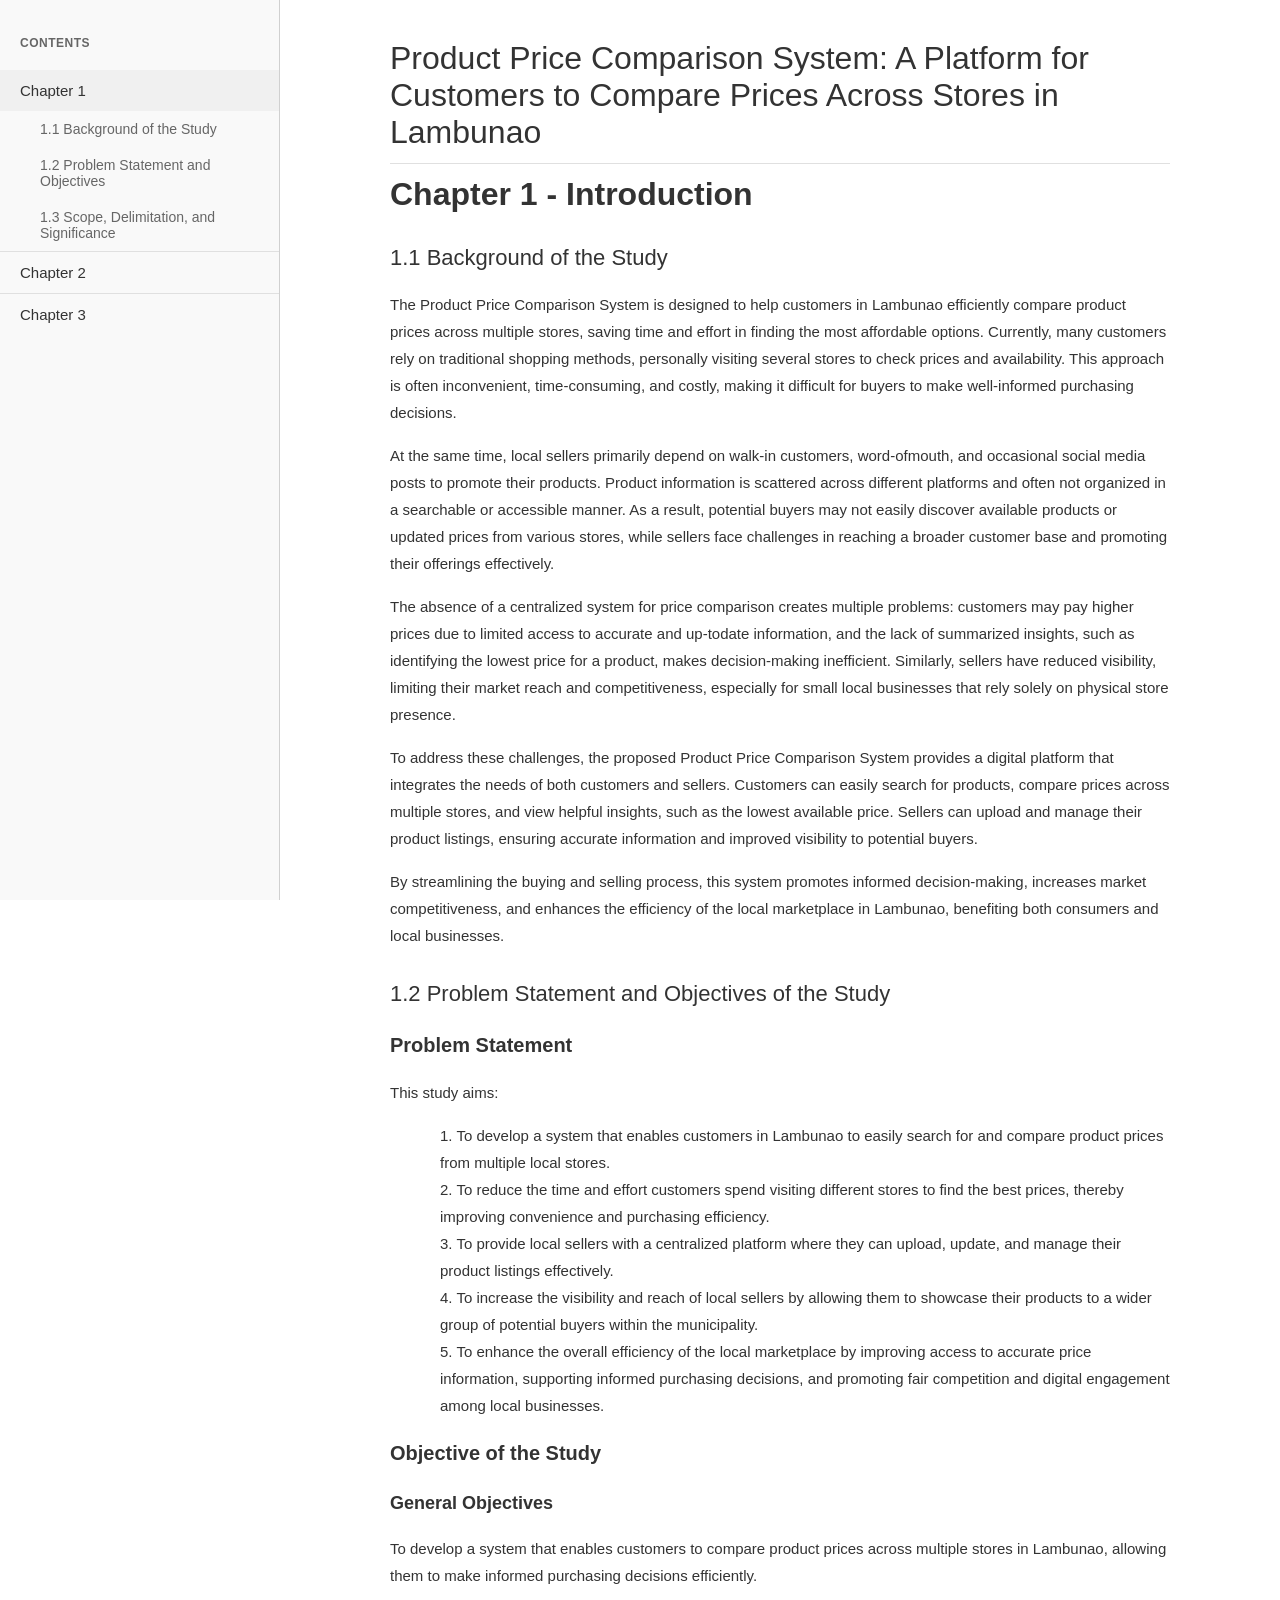
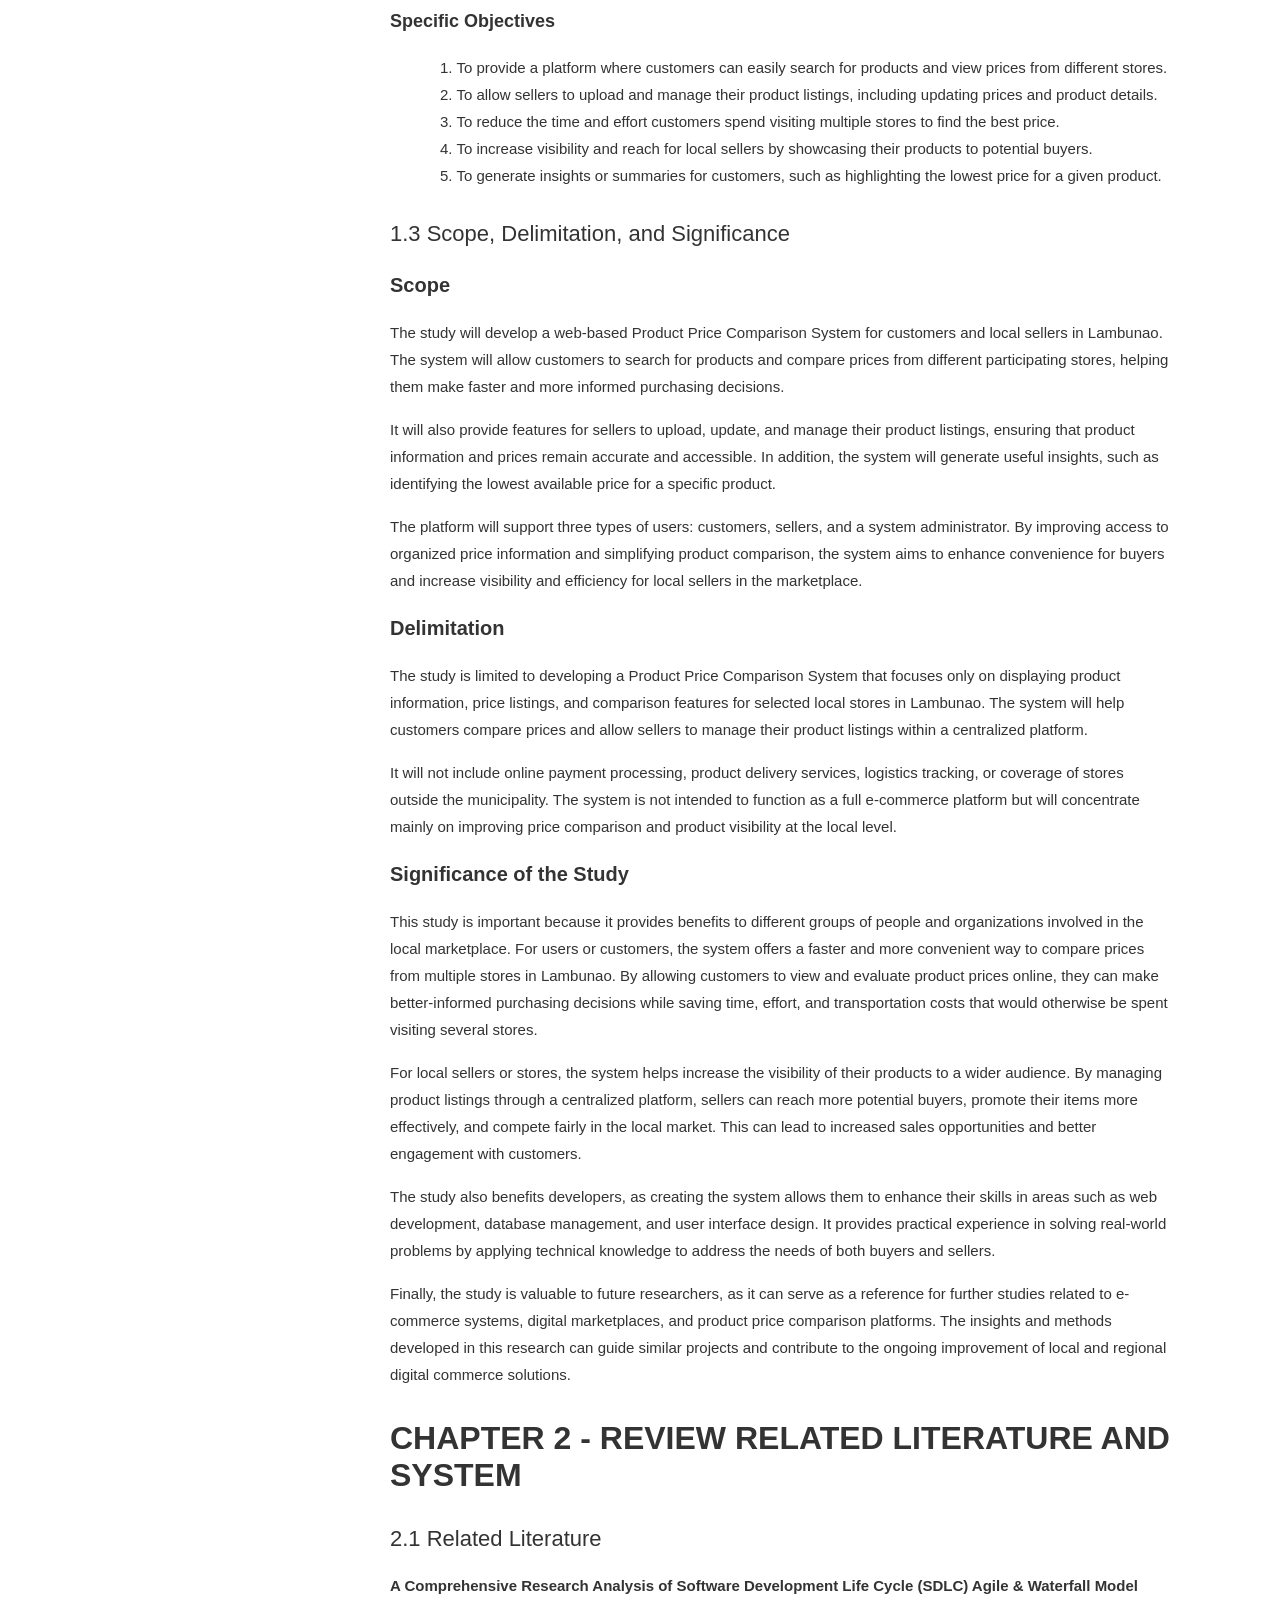
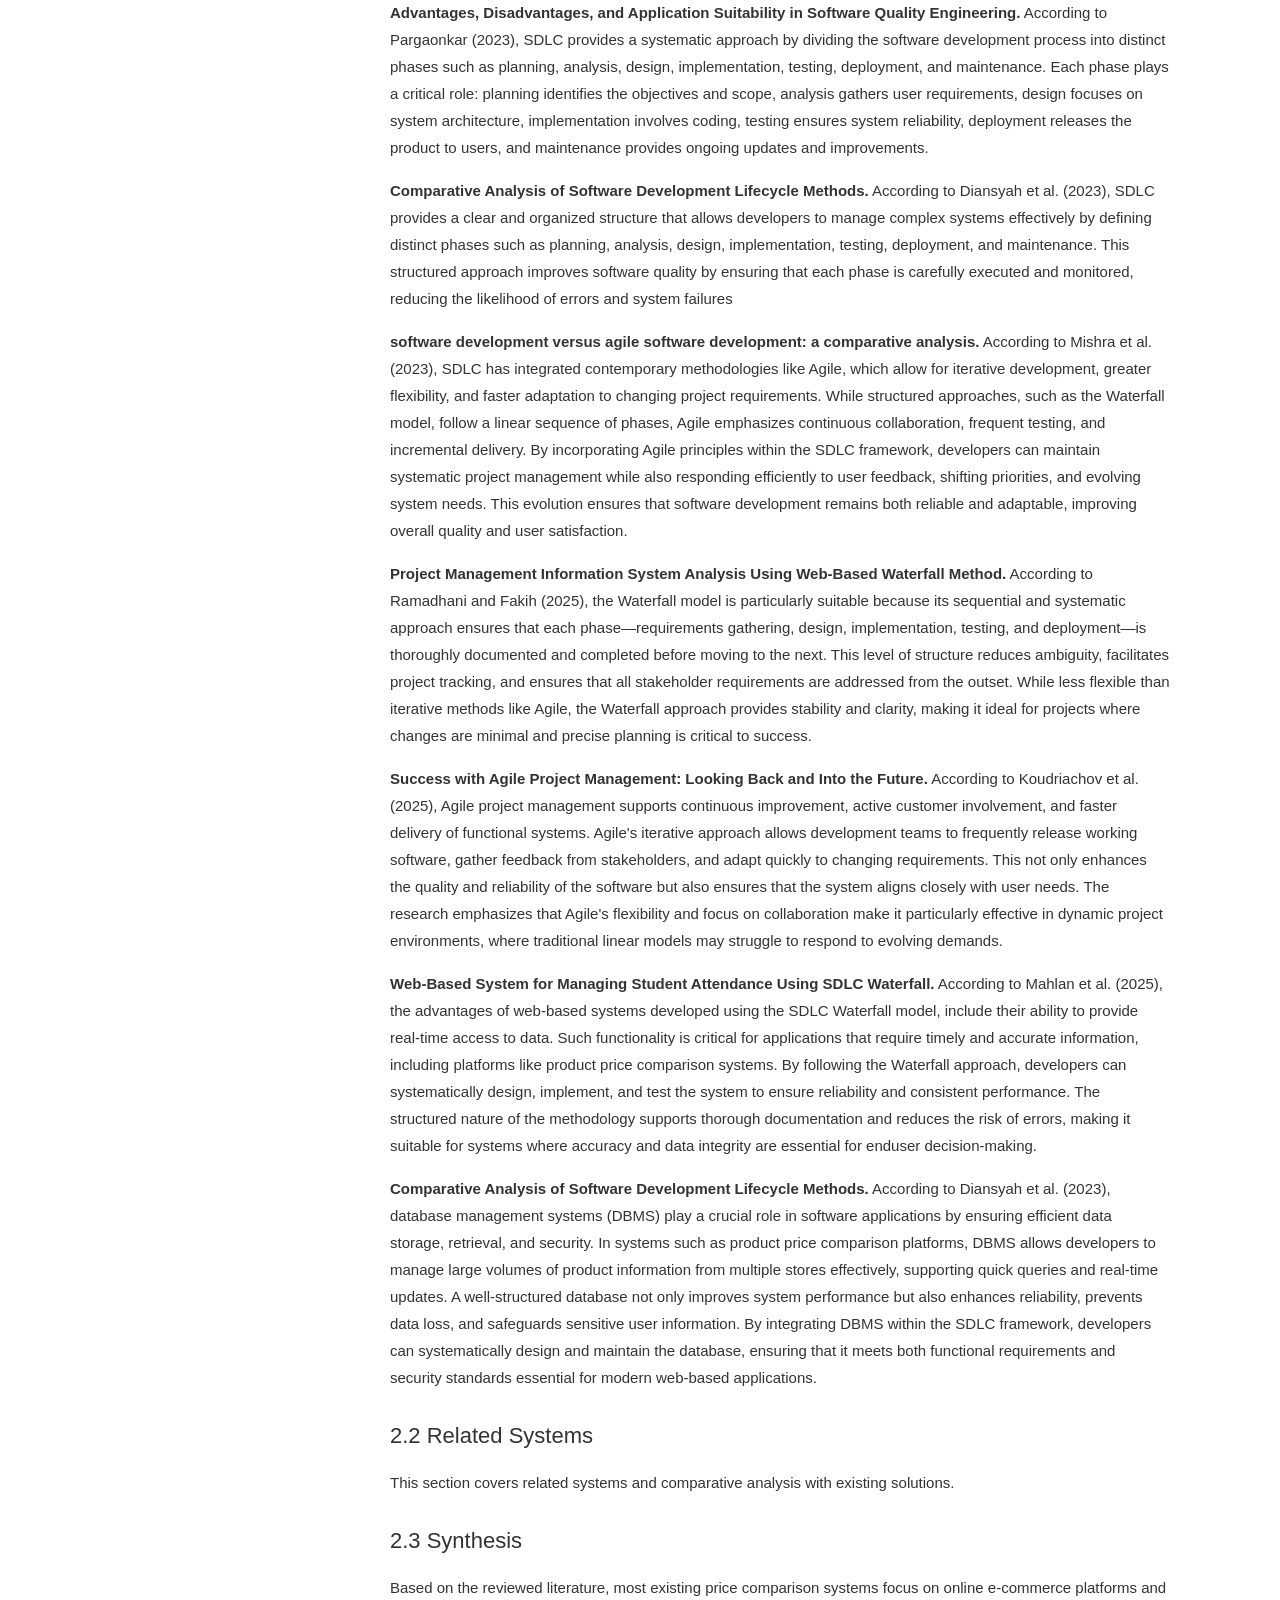
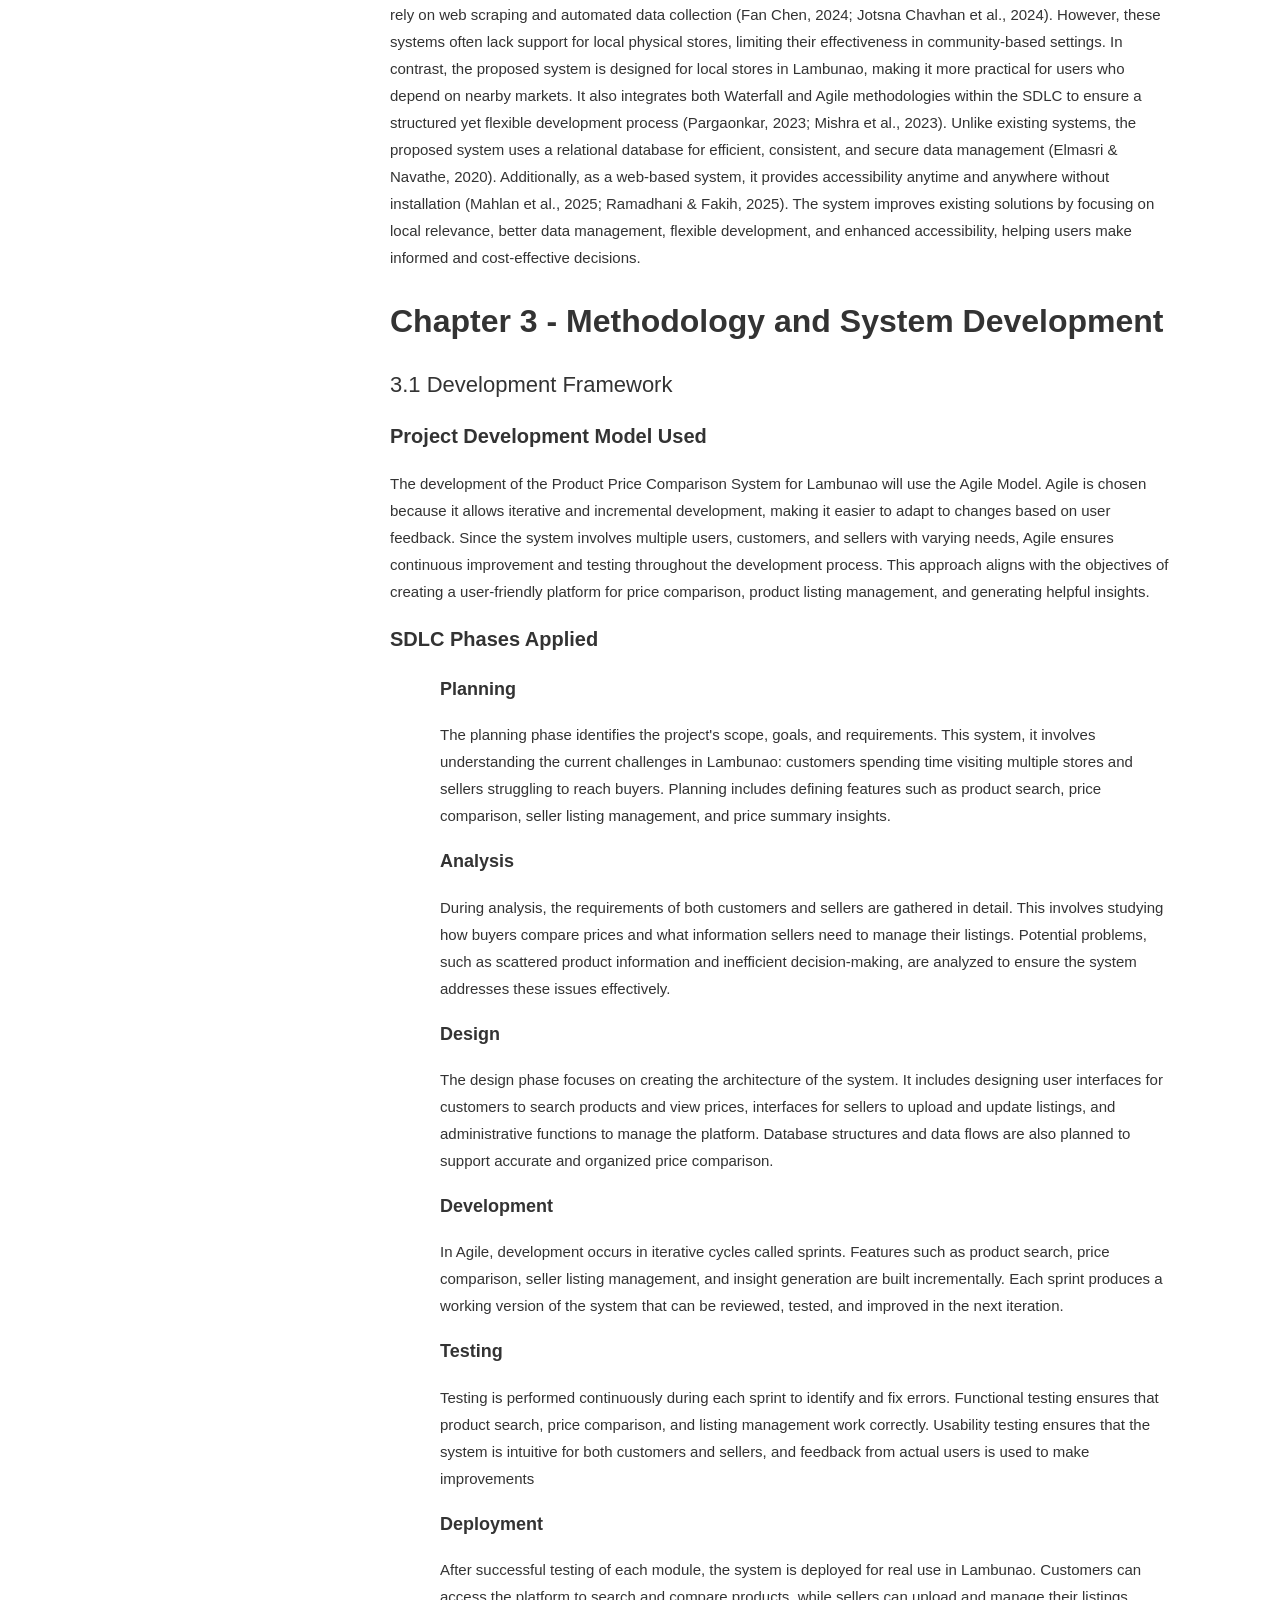
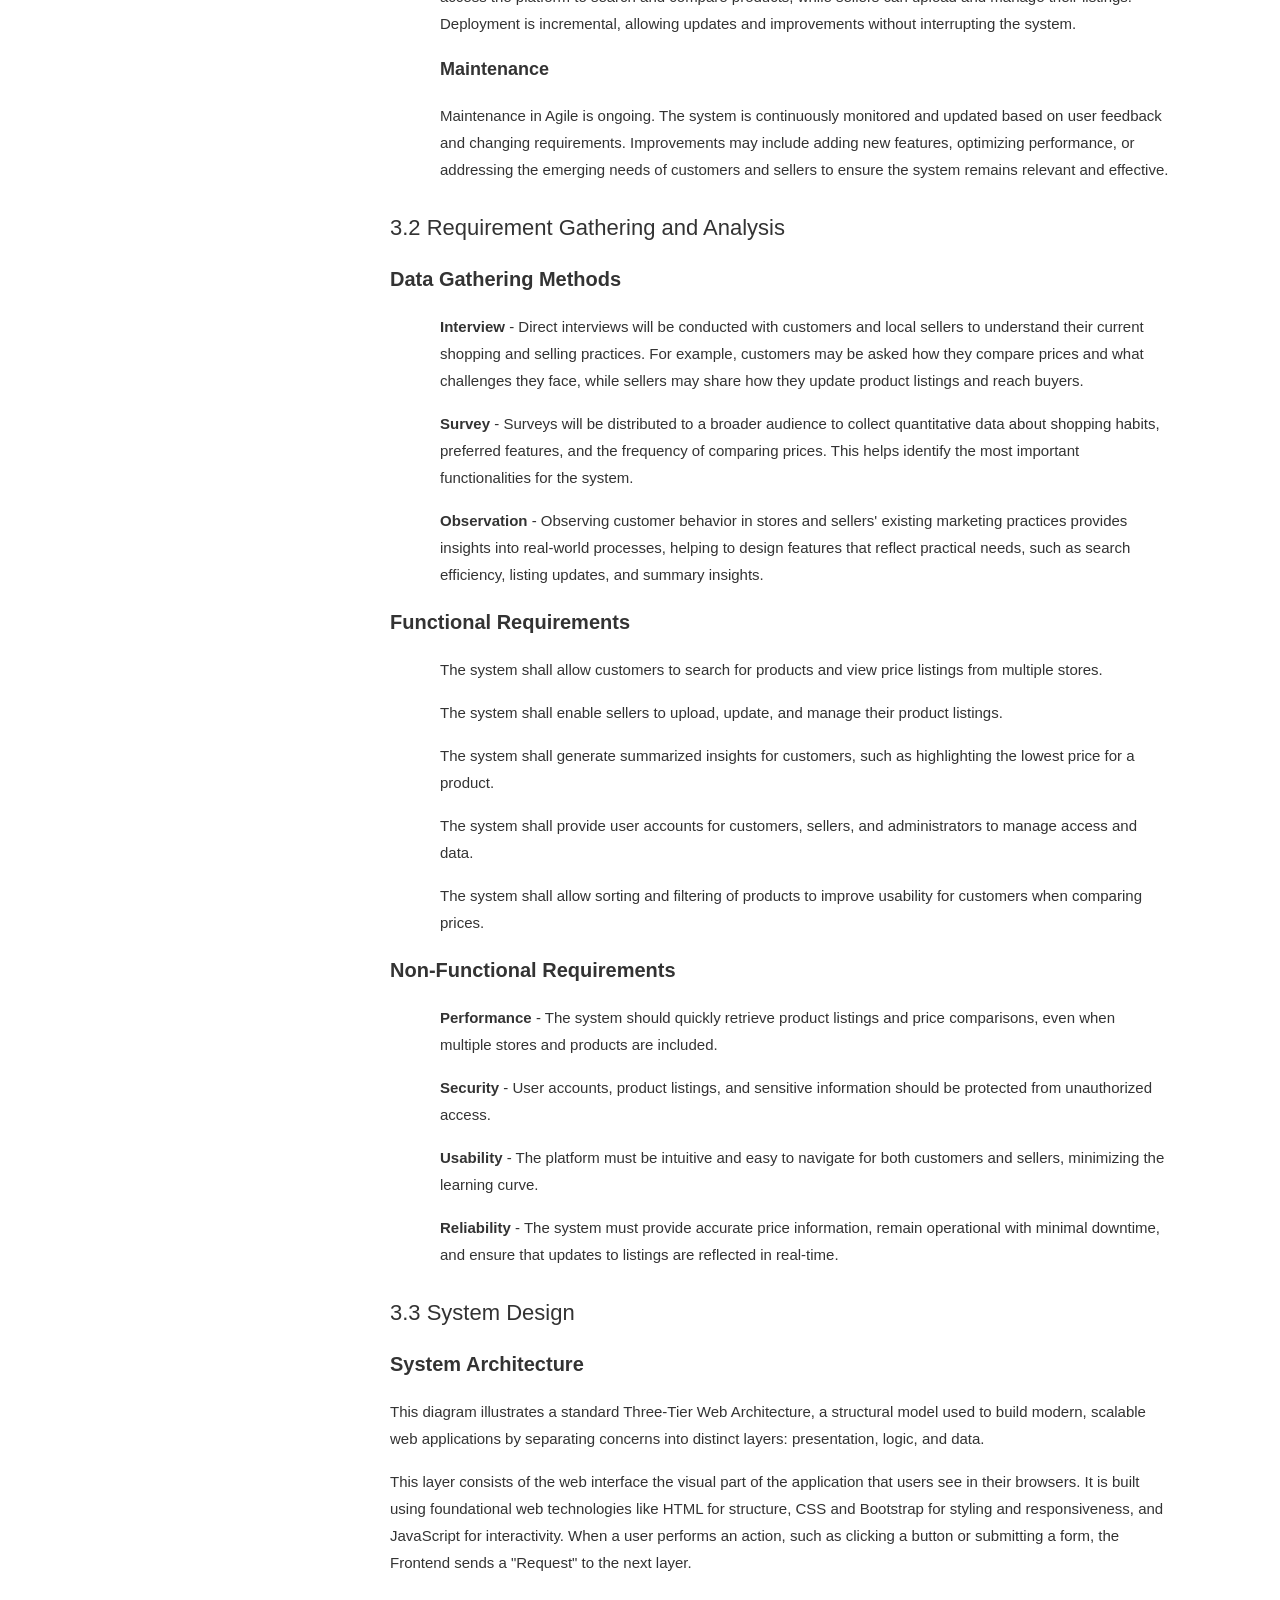
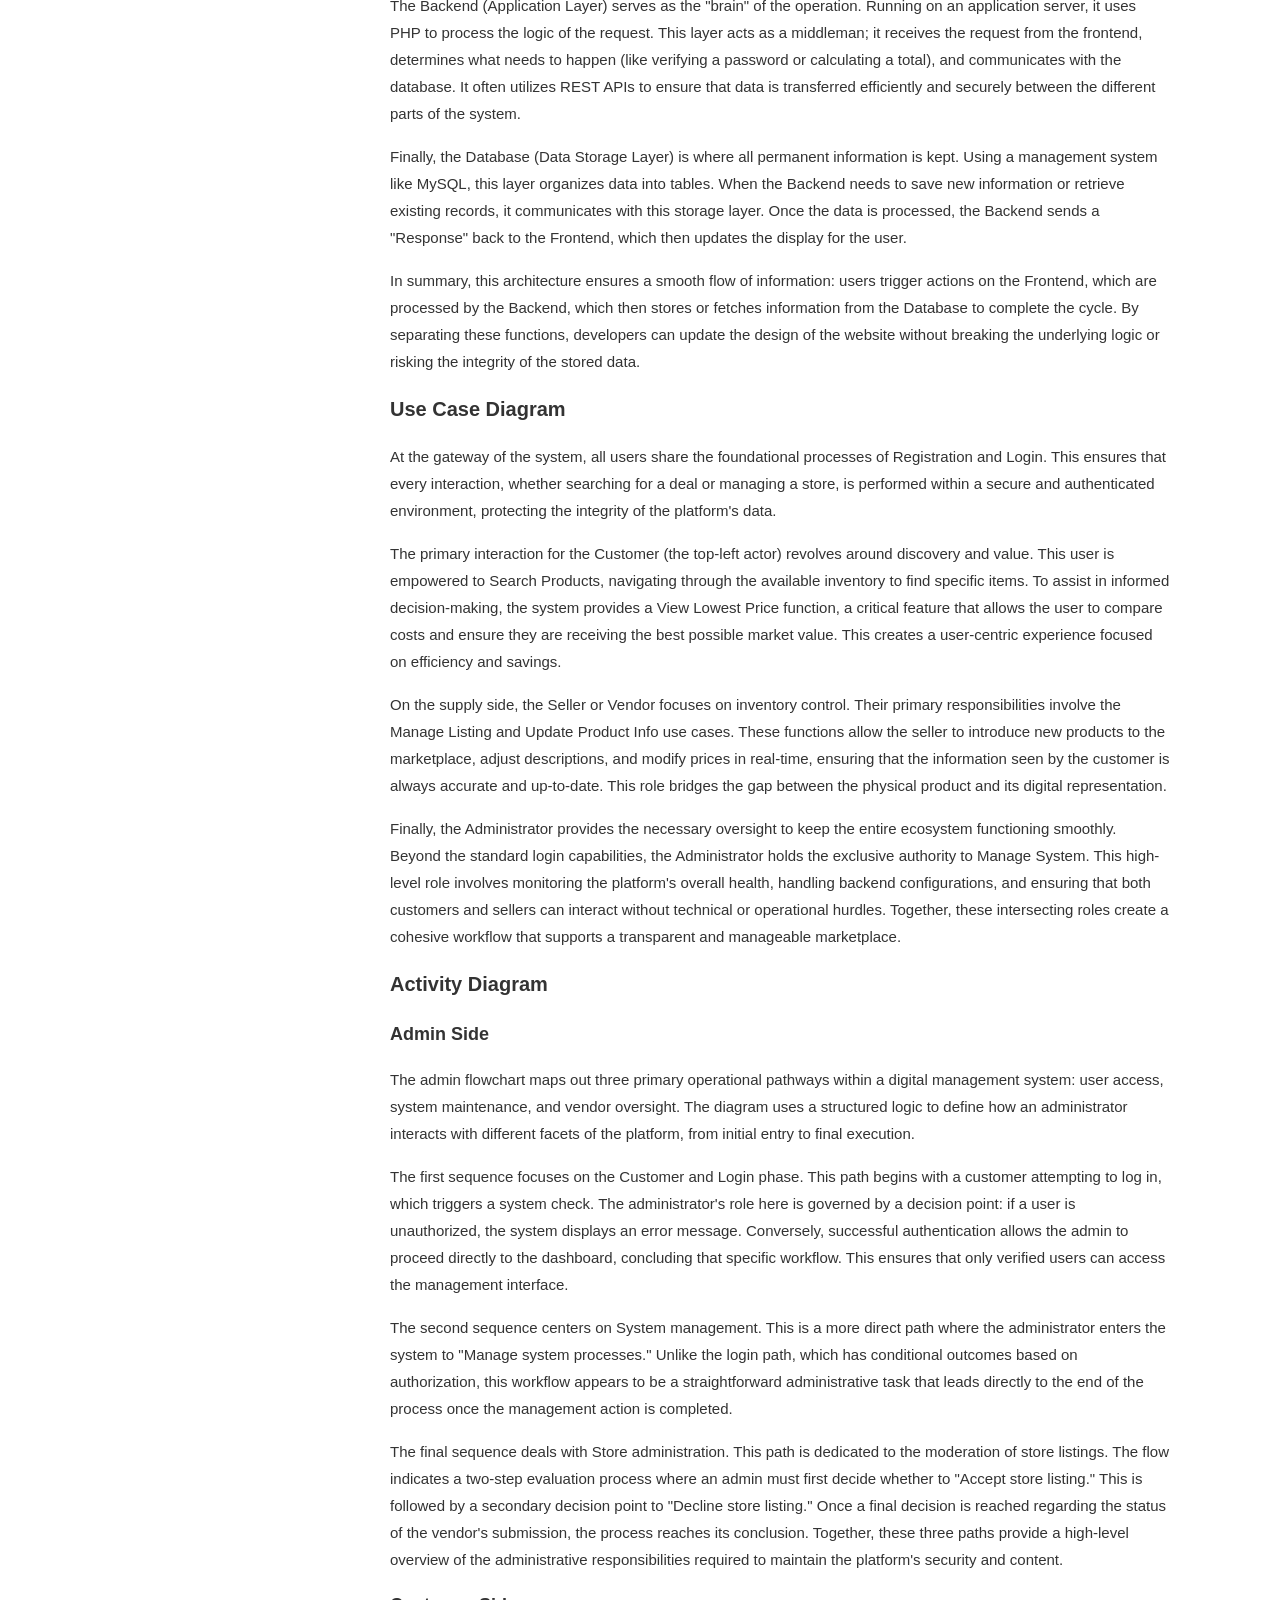
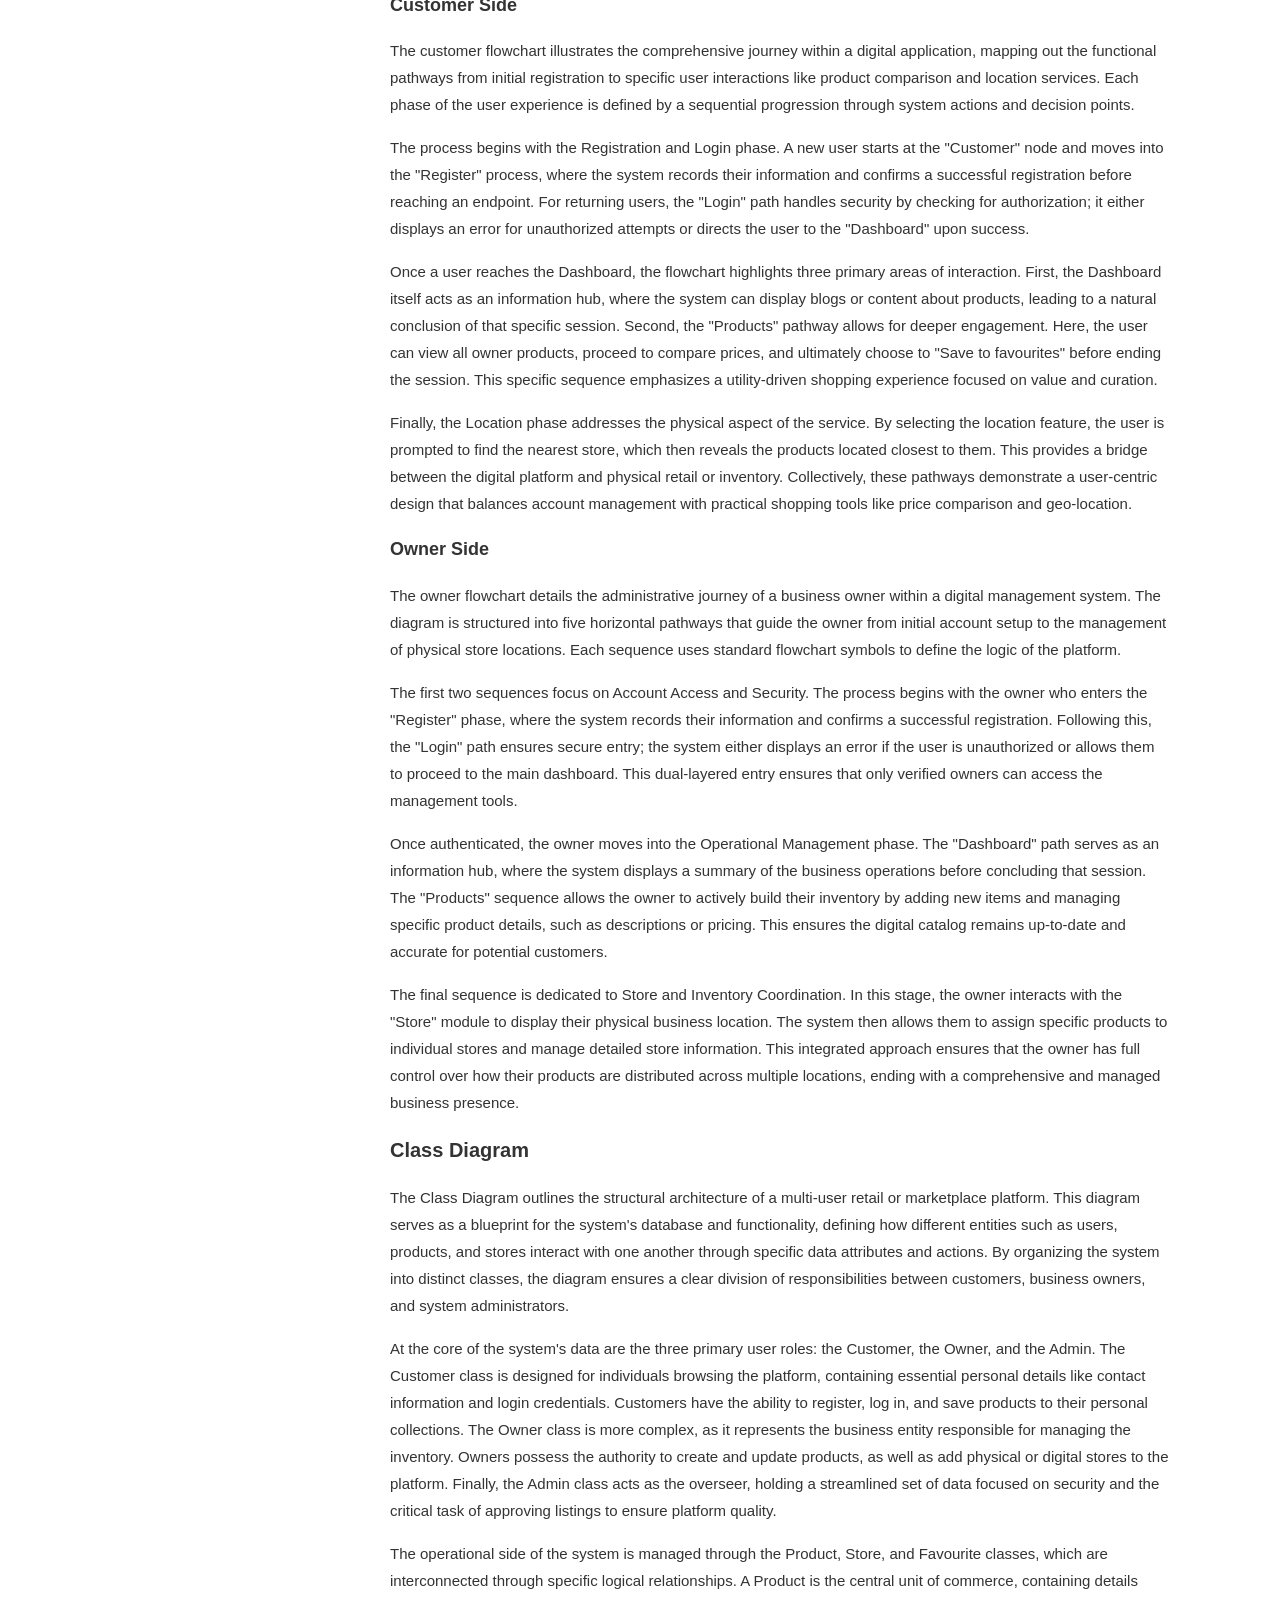
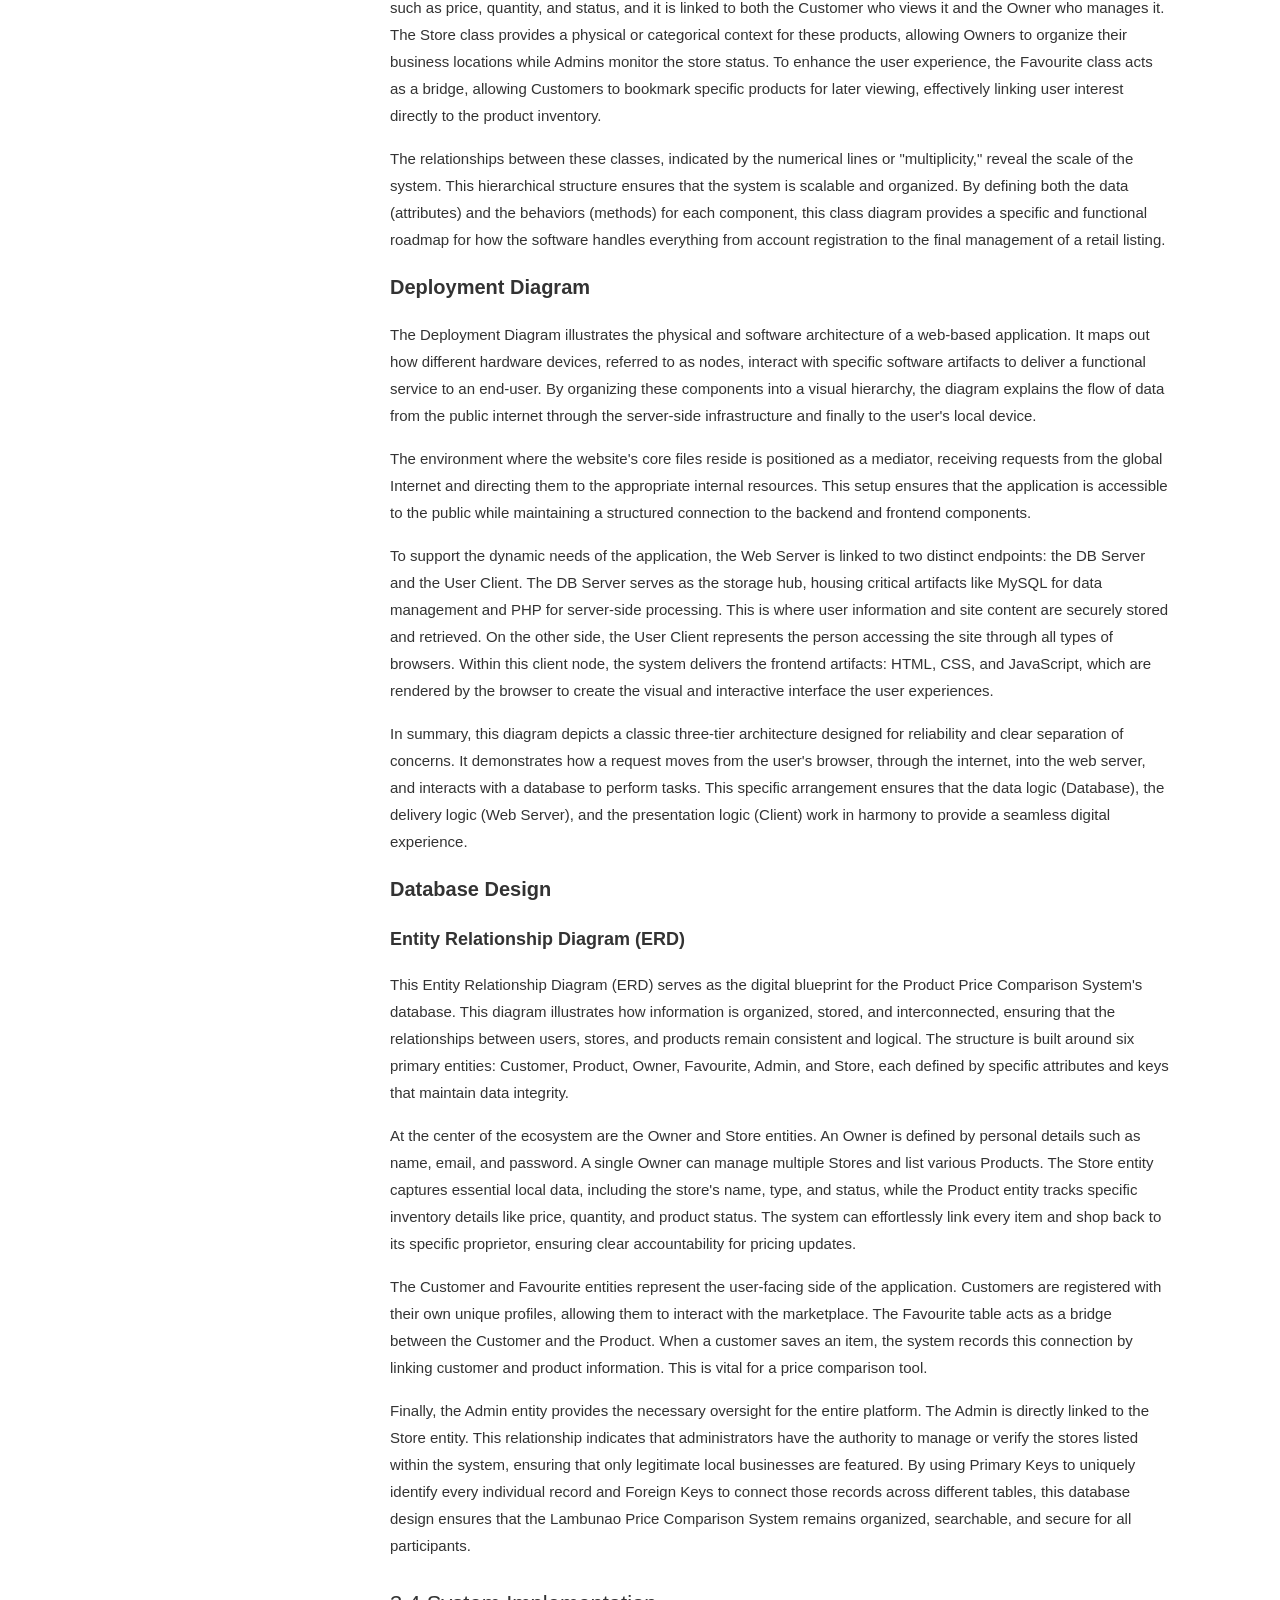
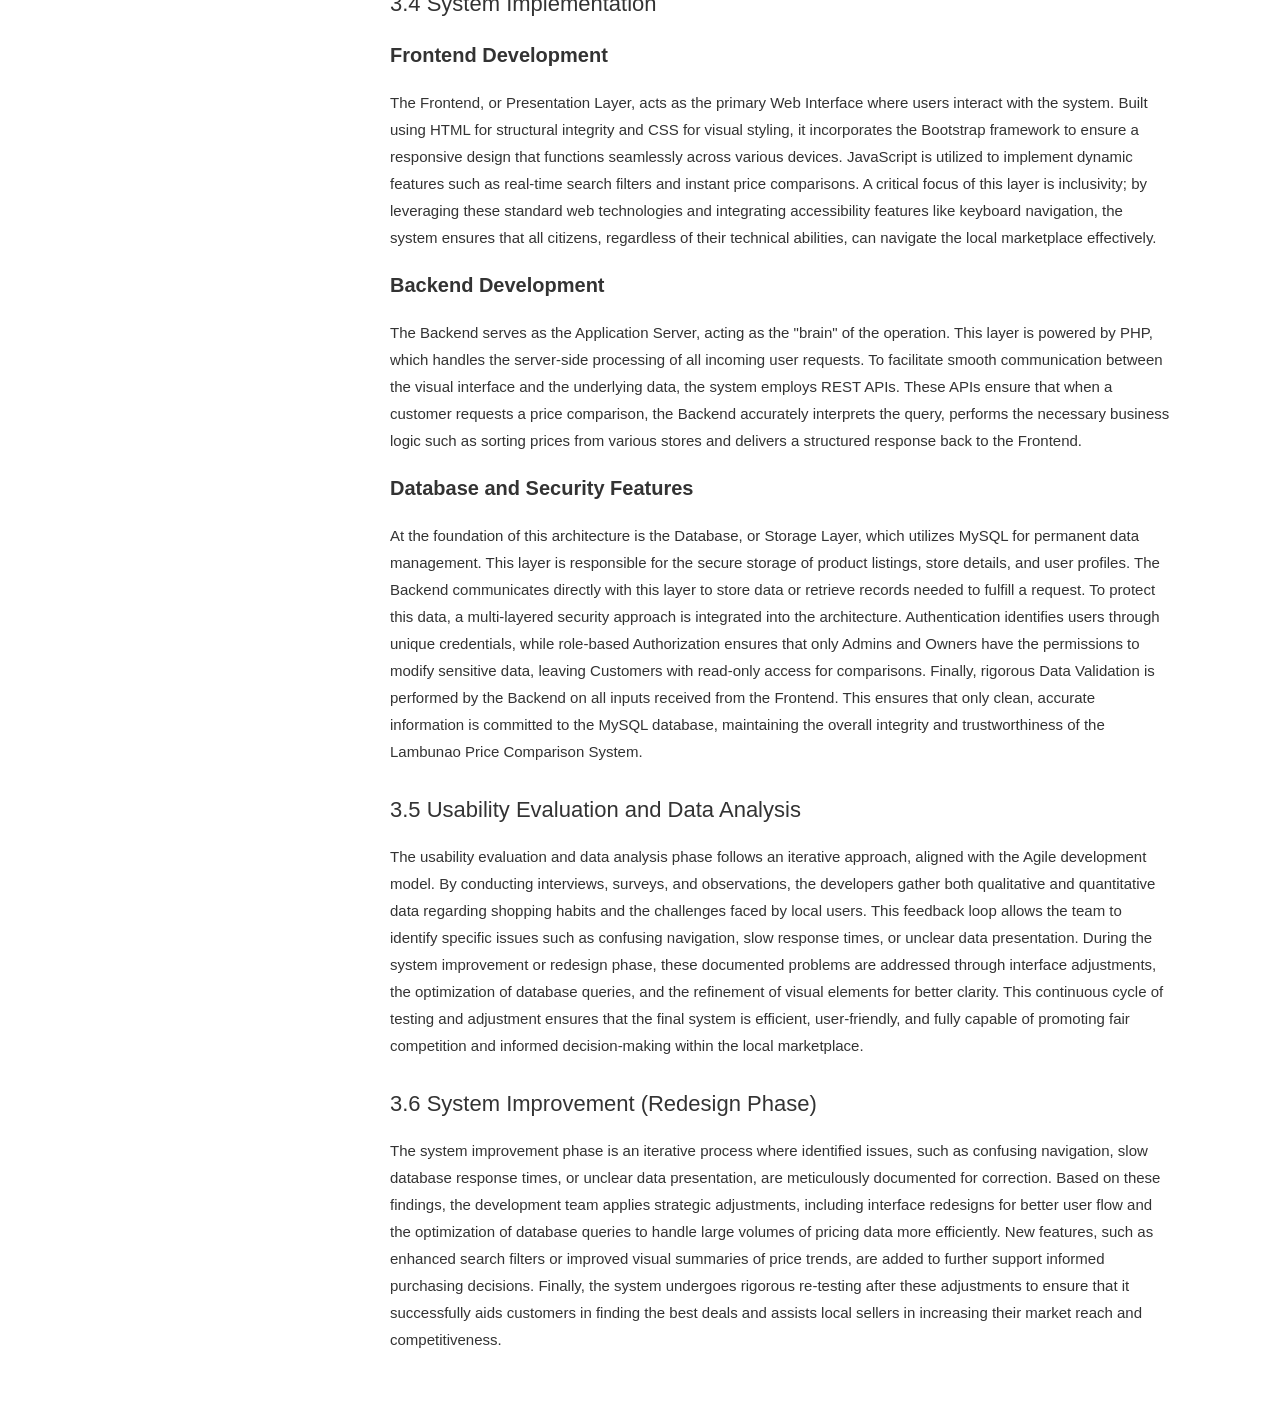
==== index.html @ fd765fe2 "Rename project_wikipedia.html to index.html" ====
<!DOCTYPE html>
<html lang="en">

<head>
    <meta charset="UTF-8">
    <meta name="viewport" content="width=device-width, initial-scale=1.0">
    <title>Wikipedia Style Article</title>
    <link rel="stylesheet" href="design.css">
</head>

<body>
    <div class="container">
        <div class="sidebar">
            <div class="sidebar-title">Contents</div>
            <!-- Chapter 1 -->
            <details class="sidebar-section" open>
                <summary>Chapter 1</summary>
                <div class="subsection">
                    <a href="#ch1-background" class="subsection-item">1.1 Background of the Study</a>
                    <a href="#ch1-problem" class="subsection-item">1.2 Problem Statement and Objectives</a>
                    <a href="#ch1-scope" class="subsection-item">1.3 Scope, Delimitation, and Significance</a>
                </div>
            </details>

            <!-- CHAPTER 2 -->
            <details class="sidebar-section">
                <summary>Chapter 2</summary>
                <div class="subsection">
                    <a href="#ch2-literature" class="subsection-item">2.1 Related Literature</a>
                    <a href="#ch2-systems" class="subsection-item">2.2 Related Systems</a>
                    <a href="#ch2-synthesis" class="subsection-item">2.3 Synthesis</a>
                </div>
            </details>

            <!-- CHAPTER 3 -->
            <details class="sidebar-section">
                <summary>Chapter 3</summary>
                <div class="subsection">
                    <a href="#ch3-framework" class="subsection-item">3.1 Development Framework</a>
                    <a href="#ch3-requirements" class="subsection-item">3.2 Requirement Gathering and Analysis</a>
                    <a href="#ch3-design" class="subsection-item">3.3 System Design</a>
                    <a href="#ch3-implementation" class="subsection-item">3.4 System Implementation</a>
                    <a href="#ch3-evaluation" class="subsection-item">3.5 Usability Evaluation and Data Analysis</a>
                    <a href="#ch3-improvement" class="subsection-item">3.6 System Improvement (Redesign Phase)</a>
                </div>
            </details>
        </div>

        <!-- title -->
        <div class="main-content">
            <h1 class="article-title">Product Price Comparison System: A Platform for Customers
                to Compare Prices Across Stores in Lambunao
            </h1>
            <!-- Chapter 1 -->
            <div class="chapter-content">
                <h1>Chapter 1 - Introduction</h1>

                <h2 id="ch1-background">1.1 Background of the Study</h2>
                <p>The Product Price Comparison System is designed to help customers in
                    Lambunao efficiently compare product prices across multiple stores, saving time and
                    effort in finding the most affordable options. Currently, many customers rely on
                    traditional shopping methods, personally visiting several stores to check prices and
                    availability. This approach is often inconvenient, time-consuming, and costly, making it
                    difficult for buyers to make well-informed purchasing decisions.</p>
                <p>At the same time, local sellers primarily depend on walk-in customers, word-ofmouth, and occasional
                    social media posts to promote their products. Product information
                    is scattered across different platforms and often not organized in a searchable or
                    accessible manner. As a result, potential buyers may not easily discover available
                    products or updated prices from various stores, while sellers face challenges in reaching
                    a broader customer base and promoting their offerings effectively.</p>
                <p>
                    The absence of a centralized system for price comparison creates multiple
                    problems: customers may pay higher prices due to limited access to accurate and up-todate
                    information, and the lack of summarized insights, such as identifying the lowest
                    price for a product, makes decision-making inefficient. Similarly, sellers have reduced
                    visibility, limiting their market reach and competitiveness, especially for small local
                    businesses that rely solely on physical store presence.
                </p>

                <p>
                    To address these challenges, the proposed Product Price Comparison System
                    provides a digital platform that integrates the needs of both customers and sellers.
                    Customers can easily search for products, compare prices across multiple stores, and
                    view helpful insights, such as the lowest available price. Sellers can upload and manage
                    their product listings, ensuring accurate information and improved visibility to potential
                    buyers.
                </p>
                <p>
                    By streamlining the buying and selling process, this system promotes informed
                    decision-making, increases market competitiveness, and enhances the efficiency of the
                    local marketplace in Lambunao, benefiting both consumers and local businesses.
                </p>

                <h2 id="ch1-problem">1.2 Problem Statement and Objectives of the Study</h2>
                <p style="font-weight: bold; font-size: 20px;">Problem Statement</p>
                <p>This study aims:</p>
                <p style="margin-left: 50px;">1. To develop a system that enables customers in Lambunao to easily search
                    for
                    and compare product prices from multiple local stores. <br>
                    2. To reduce the time and effort customers spend visiting different stores to find
                    the best prices, thereby improving convenience and purchasing efficiency. <br>
                    3. To provide local sellers with a centralized platform where they can upload,
                    update, and manage their product listings effectively.<br>
                    4. To increase the visibility and reach of local sellers by allowing them to
                    showcase their products to a wider group of potential buyers within the
                    municipality.<br>
                    5. To enhance the overall efficiency of the local marketplace by improving
                    access to accurate price information, supporting informed purchasing
                    decisions, and promoting fair competition and digital engagement among
                    local businesses.
                </p>

                <p style="font-weight: bold; font-size: 20px;">Objective of the Study</p>
                <p style="font-weight: bold; font-size: 18px;">General Objectives</p>
                <p>To develop a system that enables customers to compare product prices across
                    multiple stores in Lambunao, allowing them to make informed purchasing
                    decisions efficiently.
                </p>
                <p style="font-weight: bold; font-size: 18px;">Specific Objectives</p>
                <p style="margin-left: 50px;">1. To provide a platform where customers can easily search for products
                    and view
                    prices from different stores. <br>
                    2. To allow sellers to upload and manage their product listings, including updating
                    prices and product details. <br>
                    3. To reduce the time and effort customers spend visiting multiple stores to
                    find the best price. <br>
                    4. To increase visibility and reach for local sellers by showcasing their products to
                    potential buyers. <br>
                    5. To generate insights or summaries for customers, such as highlighting the lowest
                    price for a given product.
                </p>

                <h2 id="ch1-scope">1.3 Scope, Delimitation, and Significance</h2>
                <p style="font-weight: bold; font-size: 20px;">Scope</p>

                <p>The study will develop a web-based Product Price Comparison System for
                    customers and local sellers in Lambunao. The system will allow customers to search for
                    products and compare prices from different participating stores, helping them make
                    faster and more informed purchasing decisions.
                </p>
                <p>
                    It will also provide features for sellers to upload, update, and manage their
                    product listings, ensuring that product information and prices remain accurate and
                    accessible. In addition, the system will generate useful insights, such as identifying the
                    lowest available price for a specific product.
                </p>
                <p>
                    The platform will support three types of users: customers, sellers, and a system
                    administrator. By improving access to organized price information and simplifying
                    product comparison, the system aims to enhance convenience for buyers and increase
                    visibility and efficiency for local sellers in the marketplace.
                </p>

                <p style="font-weight: bold; font-size: 20px;">Delimitation</p>
                <p>
                    The study is limited to developing a Product Price Comparison System that
                    focuses only on displaying product information, price listings, and comparison features
                    for selected local stores in Lambunao. The system will help customers compare prices
                    and allow sellers to manage their product listings within a centralized platform.
                </p>
                <p>
                    It will not include online payment processing, product delivery services, logistics
                    tracking, or coverage of stores outside the municipality. The system is not intended to
                    function as a full e-commerce platform but will concentrate mainly on improving price
                    comparison and product visibility at the local level.
                </p>

                <p style="font-weight: bold; font-size: 20px;">Significance of the Study</p>
                <p>This study is important because it provides benefits to different groups of people
                    and organizations involved in the local marketplace. For users or customers, the system
                    offers a faster and more convenient way to compare prices from multiple stores in
                    Lambunao. By allowing customers to view and evaluate product prices online, they can
                    make better-informed purchasing decisions while saving time, effort, and transportation
                    costs that would otherwise be spent visiting several stores.
                </p>
                <p>
                    For local sellers or stores, the system helps increase the visibility of their
                    products to a wider audience. By managing product listings through a centralized
                    platform, sellers can reach more potential buyers, promote their items more effectively,
                    and compete fairly in the local market. This can lead to increased sales opportunities
                    and better engagement with customers.

                </p>
                <p>
                    The study also benefits developers, as creating the system allows them to
                    enhance their skills in areas such as web development, database management, and user interface
                    design. It provides practical experience in solving real-world problems by
                    applying technical knowledge to address the needs of both buyers and sellers.
                </p>
                <p>
                    Finally, the study is valuable to future researchers, as it can serve as a reference
                    for further studies related to e-commerce systems, digital marketplaces, and product
                    price comparison platforms. The insights and methods developed in this research can
                    guide similar projects and contribute to the ongoing improvement of local and regional
                    digital commerce solutions.
                </p>
            </div>

            <!-- CHAPTER 2 -->
            <div class="chapter-content">
                <h1>CHAPTER 2 - REVIEW RELATED LITERATURE AND SYSTEM</h1>

                <h2 id="ch2-literature">2.1 Related Literature</h2>
                <p>
                    <strong>A Comprehensive Research Analysis of Software Development Life
                        Cycle (SDLC) Agile & Waterfall Model Advantages, Disadvantages, and
                        Application Suitability in Software Quality Engineering.</strong> According to Pargaonkar
                    (2023), SDLC provides a systematic approach by dividing the software development
                    process into distinct phases such as planning, analysis, design, implementation, testing,
                    deployment, and maintenance. Each phase plays a critical role: planning identifies the
                    objectives and scope, analysis gathers user requirements, design focuses on system
                    architecture, implementation involves coding, testing ensures system reliability,
                    deployment releases the product to users, and maintenance provides ongoing updates
                    and improvements.

                </p>
                <p>
                    <strong>Comparative Analysis of Software Development Lifecycle Methods.</strong>
                    According to Diansyah et al. (2023), SDLC provides a clear and organized structure that
                    allows developers to manage complex systems effectively by defining distinct phases
                    such as planning, analysis, design, implementation, testing, deployment, and
                    maintenance. This structured approach improves software quality by ensuring that each
                    phase is carefully executed and monitored, reducing the likelihood of errors and system
                    failures
                </p>
                <p>
                    <strong>software development versus agile software development:
                        a comparative analysis.</strong> According to Mishra et al. (2023), SDLC has integrated
                    contemporary methodologies like Agile, which allow for iterative development, greater
                    flexibility, and faster adaptation to changing project requirements. While structured
                    approaches, such as the Waterfall model, follow a linear sequence of phases, Agile
                    emphasizes continuous collaboration, frequent testing, and incremental delivery. By
                    incorporating Agile principles within the SDLC framework, developers can maintain
                    systematic project management while also responding efficiently to user feedback, shifting
                    priorities, and evolving system needs. This evolution ensures that software
                    development remains both reliable and adaptable, improving overall quality and user
                    satisfaction.
                </p>
                <p>
                    <strong>Project Management Information System Analysis Using Web-Based
                        Waterfall Method.</strong> According to Ramadhani and Fakih (2025), the Waterfall model is
                    particularly suitable because its sequential and systematic approach ensures that each
                    phase—requirements gathering, design, implementation, testing, and deployment—is
                    thoroughly documented and completed before moving to the next. This level of
                    structure reduces ambiguity, facilitates project tracking, and ensures that all stakeholder
                    requirements are addressed from the outset. While less flexible than iterative methods
                    like Agile, the Waterfall approach provides stability and clarity, making it ideal for
                    projects where changes are minimal and precise planning is critical to success.

                </p>
                <p>
                    <strong>Success with Agile Project Management: Looking Back and Into the
                        Future.</strong> According to Koudriachov et al. (2025), Agile project management supports
                    continuous improvement, active customer involvement, and faster delivery of functional
                    systems. Agile's iterative approach allows development teams to frequently release
                    working software, gather feedback from stakeholders, and adapt quickly to changing
                    requirements. This not only enhances the quality and reliability of the software but also
                    ensures that the system aligns closely with user needs. The research emphasizes that
                    Agile's flexibility and focus on collaboration make it particularly effective in dynamic
                    project environments, where traditional linear models may struggle to respond to
                    evolving demands.
                </p>
                <p>
                    <strong>Web-Based System for Managing Student Attendance Using SDLC
                        Waterfall.</strong> According to Mahlan et al. (2025), the advantages of web-based systems
                    developed using the SDLC Waterfall model, include their ability to provide real-time
                    access to data. Such functionality is critical for applications that require timely and
                    accurate information, including platforms like product price comparison systems. By following the
                    Waterfall approach, developers can systematically design, implement, and
                    test the system to ensure reliability and consistent performance. The structured nature
                    of the methodology supports thorough documentation and reduces the risk of errors,
                    making it suitable for systems where accuracy and data integrity are essential for enduser
                    decision-making.
                </p>
                <p>
                    <strong>Comparative Analysis of Software Development Lifecycle Methods.</strong>
                    According to Diansyah et al. (2023), database management systems (DBMS) play a
                    crucial role in software applications by ensuring efficient data storage, retrieval, and
                    security. In systems such as product price comparison platforms, DBMS allows
                    developers to manage large volumes of product information from multiple stores
                    effectively, supporting quick queries and real-time updates. A well-structured database
                    not only improves system performance but also enhances reliability, prevents data loss,
                    and safeguards sensitive user information. By integrating DBMS within the SDLC
                    framework, developers can systematically design and maintain the database, ensuring
                    that it meets both functional requirements and security standards essential for modern
                    web-based applications.
                </p>

                <h2 id="ch2-systems">2.2 Related Systems</h2>
                <p>This section covers related systems and comparative analysis with existing solutions.</p>

                <h2 id="ch2-synthesis">2.3 Synthesis</h2>
                <p>
                    Based on the reviewed literature, most existing price comparison systems focus
                    on online e-commerce platforms and rely on web scraping and automated data
                    collection (Fan Chen, 2024; Jotsna Chavhan et al., 2024). However, these systems often
                    lack support for local physical stores, limiting their effectiveness in community-based
                    settings. In contrast, the proposed system is designed for local stores in Lambunao,
                    making it more practical for users who depend on nearby markets. It also integrates
                    both Waterfall and Agile methodologies within the SDLC to ensure a structured yet
                    flexible development process (Pargaonkar, 2023; Mishra et al., 2023). Unlike existing
                    systems, the proposed system uses a relational database for efficient, consistent, and
                    secure data management (Elmasri & Navathe, 2020). Additionally, as a web-based
                    system, it provides accessibility anytime and anywhere without installation (Mahlan et
                    al., 2025; Ramadhani & Fakih, 2025). The system improves existing solutions by
                    focusing on local relevance, better data management, flexible development, and
                    enhanced accessibility, helping users make informed and cost-effective decisions.
                </p>
            </div>

            <!-- CHAPTER 3 -->
            <div class="chapter-content">
                <h1>Chapter 3 - Methodology and System Development</h1>

                <h2 id="ch3-framework">3.1 Development Framework</h2>
                <p style="font-weight: bold; font-size: 20px;">Project Development Model Used</p>
                <p>
                    The development of the Product Price Comparison System for Lambunao will use
                    the Agile Model. Agile is chosen because it allows iterative and incremental
                    development, making it easier to adapt to changes based on user feedback. Since the
                    system involves multiple users, customers, and sellers with varying needs, Agile ensures
                    continuous improvement and testing throughout the development process. This
                    approach aligns with the objectives of creating a user-friendly platform for price
                    comparison, product listing management, and generating helpful insights.
                </p>

                <p style="font-weight: bold; font-size: 20px;">SDLC Phases Applied</p>
                <div style="margin-left: 50px;">
                    <p style="font-weight: bold; font-size: 18px;">Planning</p>
                    <p>
                        The planning phase identifies the project's scope, goals, and requirements. This
                        system, it involves understanding the current challenges in Lambunao: customers
                        spending time visiting multiple stores and sellers struggling to reach buyers. Planning
                        includes defining features such as product search, price comparison, seller listing
                        management, and price summary insights.
                    </p>
                    <p style="font-weight: bold; font-size: 18px;">Analysis</p>
                    <p>
                        During analysis, the requirements of both customers and sellers are gathered in
                        detail. This involves studying how buyers compare prices and what information
                        sellers need to manage their listings. Potential problems, such as scattered product information
                        and inefficient decision-making, are analyzed to ensure the system
                        addresses these issues effectively.
                    </p>
                    <p style="font-weight: bold; font-size: 18px;">Design</p>
                    <p>
                        The design phase focuses on creating the architecture of the system. It includes
                        designing user interfaces for customers to search products and view prices,
                        interfaces for sellers to upload and update listings, and administrative functions to
                        manage the platform. Database structures and data flows are also planned to
                        support accurate and organized price comparison.
                    </p>
                    <p style="font-weight: bold; font-size: 18px;">Development</p>
                    <p>
                        In Agile, development occurs in iterative cycles called sprints. Features such as
                        product search, price comparison, seller listing management, and insight generation
                        are built incrementally. Each sprint produces a working version of the system that
                        can be reviewed, tested, and improved in the next iteration.
                    </p>
                    <p style="font-weight: bold; font-size: 18px;">Testing</p>
                    <p>
                        Testing is performed continuously during each sprint to identify and fix errors.
                        Functional testing ensures that product search, price comparison, and listing
                        management work correctly. Usability testing ensures that the system is intuitive for
                        both customers and sellers, and feedback from actual users is used to make
                        improvements
                    </p>
                    <p style="font-weight: bold; font-size: 18px;">Deployment</p>
                    <p>
                        After successful testing of each module, the system is deployed for real use in
                        Lambunao. Customers can access the platform to search and compare products,
                        while sellers can upload and manage their listings. Deployment is incremental,
                        allowing updates and improvements without interrupting the system.
                    </p>
                    <p style="font-weight: bold; font-size: 18px;">Maintenance</p>
                    <p>
                        Maintenance in Agile is ongoing. The system is continuously monitored and updated
                        based on user feedback and changing requirements. Improvements may include adding new features,
                        optimizing performance, or addressing the emerging needs of
                        customers and sellers to ensure the system remains relevant and effective.
                    </p>
                </div>

                <h2 id="ch3-requirements">3.2 Requirement Gathering and Analysis</h2>
                <p style="font-weight: bold; font-size: 20px;">Data Gathering Methods</p>
                <div style="margin-left: 50px;">
                    <p>
                        <strong>Interview</strong>
                        - Direct interviews will be conducted with customers and local sellers
                        to understand their current shopping and selling practices. For example,
                        customers may be asked how they compare prices and what challenges they
                        face, while sellers may share how they update product listings and reach buyers.
                    </p>
                    <p>
                        <strong>Survey</strong> - Surveys will be distributed to a broader audience to collect
                        quantitative
                        data about shopping habits, preferred features, and the frequency of comparing
                        prices. This helps identify the most important functionalities for the system.
                    </p>
                    <p>
                        <strong>Observation</strong> - Observing customer behavior in stores and sellers' existing
                        marketing practices provides insights into real-world processes, helping to design
                        features that reflect practical needs, such as search efficiency, listing updates,
                        and summary insights.
                    </p>
                </div>
                <p style="font-weight: bold; font-size: 20px;">Functional Requirements</p>
                <div style="margin-left: 50px;">
                    <p>The system shall allow customers to search for products and view price listings from multiple stores.</p>
                    <p>The system shall enable sellers to upload, update, and manage their product listings.</p>
                    <p>The system shall generate summarized insights for customers, such as highlighting the lowest price for a product.</p>
                    <p>The system shall provide user accounts for customers, sellers, and administrators to manage access and data.</p>
                    <p>The system shall allow sorting and filtering of products to improve usability for customers when comparing prices.</p>
                </div>
                <p style="font-weight: bold; font-size: 20px;">Non-Functional Requirements</p>
                <div style="margin-left: 50px;">
                    <p>
                        <strong>Performance</strong> - The system should quickly retrieve product listings and price
                        comparisons, even when multiple stores and products are included.
                    </p>
                    <p>
                        <strong>Security</strong> - User accounts, product listings, and sensitive information should be
                        protected from unauthorized access.
                    </p>
                    <p>
                        <strong>Usability</strong> - The platform must be intuitive and easy to navigate for both
                        customers and sellers, minimizing the learning curve.
                    </p>
                    <p>
                        <strong>Reliability</strong> - The system must provide accurate price information, remain
                        operational with minimal downtime, and ensure that updates to listings are reflected
                        in real-time.
                    </p>
                </div>

                <h2 id="ch3-design">3.3 System Design</h2>
                <p style="font-weight: bold; font-size: 20px;">System Architecture</p>
                <p>
                    This diagram illustrates a standard Three-Tier Web
                    Architecture, a structural model used to build modern, scalable web applications by
                    separating concerns into distinct layers: presentation, logic, and data.
                </p>
                <p>
                    This layer consists of the web interface the visual part of the application that users see
                    in their browsers. It is built using foundational web technologies like HTML for
                    structure, CSS and Bootstrap for styling and responsiveness, and JavaScript for
                    interactivity. When a user performs an action, such as clicking a button or submitting a
                    form, the Frontend sends a "Request" to the next layer.
                </p>
                <p>
                    The Backend (Application Layer) serves as the "brain" of the operation. Running on an
                    application server, it uses PHP to process the logic of the request. This layer acts as a
                    middleman; it receives the request from the frontend, determines what needs to happen
                    (like verifying a password or calculating a total), and communicates with the database.
                    It often utilizes REST APIs to ensure that data is transferred efficiently and securely
                    between the different parts of the system.
                </p>
                <p>
                    Finally, the Database (Data Storage Layer) is where all permanent information is kept.
                    Using a management system like MySQL, this layer organizes data into tables. When the
                    Backend needs to save new information or retrieve existing records, it communicates
                    with this storage layer. Once the data is processed, the Backend sends a "Response"
                    back to the Frontend, which then updates the display for the user.
                </p>
                <p>
                    In summary, this architecture ensures a smooth flow of information: users trigger
                    actions on the Frontend, which are processed by the Backend, which then stores or
                    fetches information from the Database to complete the cycle. By separating these
                    functions, developers can update the design of the website without breaking the
                    underlying logic or risking the integrity of the stored data.
                </p>

                <p style="font-weight: bold; font-size: 20px;">Use Case Diagram</p>
                <p>
                    At the gateway of the system, all users share the foundational processes
                    of Registration and Login. This ensures that every interaction, whether searching for a
                    deal or managing a store, is performed within a secure and authenticated environment,
                    protecting the integrity of the platform's data.
                </p>
                <p>
                    The primary interaction for the Customer (the top-left actor) revolves around
                    discovery and value. This user is empowered to Search Products, navigating through the
                    available inventory to find specific items. To assist in informed decision-making, the
                    system provides a View Lowest Price function, a critical feature that allows the user to
                    compare costs and ensure they are receiving the best possible market value. This
                    creates a user-centric experience focused on efficiency and savings.
                </p>
                <p>
                    On the supply side, the Seller or Vendor focuses on inventory control. Their primary responsibilities involve the Manage Listing and Update Product Info use cases. These functions allow the seller to introduce new products to the marketplace, adjust descriptions, and modify prices in real-time, ensuring that the information seen by the customer is always accurate and up-to-date. This role bridges the gap between the physical product and its digital representation.
                </p>
                <p>
                    Finally, the Administrator provides the necessary oversight to keep the entire ecosystem functioning smoothly. Beyond the standard login capabilities, the Administrator holds the exclusive authority to Manage System. This high-level role involves monitoring the platform's overall health, handling backend configurations, and ensuring that both customers and sellers can interact without technical or operational hurdles. Together, these intersecting roles create a cohesive workflow that supports a transparent and manageable marketplace.
                </p>

                <p style="font-weight: bold; font-size: 20px;">Activity Diagram</p>
                <p style="font-weight: bold; font-size: 18px;">Admin Side</p>
                <p>
                    The admin flowchart maps out three primary operational pathways within a digital management system: user access, system maintenance, and vendor oversight. The diagram uses a structured logic to define how an administrator interacts with different facets of the platform, from initial entry to final execution.
                </p>
                <p>
                    The first sequence focuses on the Customer and Login phase. This path begins
                    with a customer attempting to log in, which triggers a system check. The administrator's
                    role here is governed by a decision point: if a user is unauthorized, the system displays
                    an error message. Conversely, successful authentication allows the admin to proceed
                    directly to the dashboard, concluding that specific workflow. This ensures that only
                    verified users can access the management interface.
                </p>
                <p>
                    The second sequence centers on System management. This is a more direct path
                    where the administrator enters the system to "Manage system processes." Unlike the
                    login path, which has conditional outcomes based on authorization, this workflow appears to be a
                    straightforward administrative task that leads directly to the end of the
                    process once the management action is completed.
                </p>
                <p>
                    The final sequence deals with Store administration. This path is dedicated to the
                    moderation of store listings. The flow indicates a two-step evaluation process where an
                    admin must first decide whether to "Accept store listing." This is followed by a
                    secondary decision point to "Decline store listing." Once a final decision is reached
                    regarding the status of the vendor's submission, the process reaches its conclusion.
                    Together, these three paths provide a high-level overview of the administrative
                    responsibilities required to maintain the platform's security and content.
                </p>

                <p style="font-weight: bold; font-size: 18px;">Customer Side</p>
                <p>
                    The customer flowchart illustrates the comprehensive journey within a digital application, mapping out the functional pathways from initial registration to specific user interactions like product comparison and location services. Each phase of the user experience is defined by a sequential progression through system actions and decision points.
                </p>
                <p>
                    The process begins with the Registration and Login phase. A new user starts at
                    the "Customer" node and moves into the "Register" process, where the system records
                    their information and confirms a successful registration before reaching an endpoint. For
                    returning users, the "Login" path handles security by checking for authorization; it either
                    displays an error for unauthorized attempts or directs the user to the "Dashboard" upon
                    success.
                </p>
                <p>
                    Once a user reaches the Dashboard, the flowchart highlights three primary areas
                    of interaction. First, the Dashboard itself acts as an information hub, where the system
                    can display blogs or content about products, leading to a natural conclusion of that
                    specific session. Second, the "Products" pathway allows for deeper engagement. Here,
                    the user can view all owner products, proceed to compare prices, and ultimately choose to "Save to
                    favourites" before ending the session. This specific sequence emphasizes a
                    utility-driven shopping experience focused on value and curation.
                </p>
                <p>
                    Finally, the Location phase addresses the physical aspect of the service. By
                    selecting the location feature, the user is prompted to find the nearest store, which then
                    reveals the products located closest to them. This provides a bridge between the digital
                    platform and physical retail or inventory. Collectively, these pathways demonstrate a
                    user-centric design that balances account management with practical shopping tools like
                    price comparison and geo-location.
                </p>

                <p style="font-weight: bold; font-size: 18px;">Owner Side</p>
                <p>
                    The owner flowchart details the administrative journey of a business owner within a digital management system. The diagram is structured into five horizontal pathways that guide the owner from initial account setup to the management of physical store locations. Each sequence uses standard flowchart symbols to define the logic of the platform.
                </p>
                <p>
                    The first two sequences focus on Account Access and Security. The process
                    begins with the owner who enters the "Register" phase, where the system records
                    their information and confirms a successful registration. Following this, the "Login" path ensures secure entry; the system either displays an error if the user is unauthorized or allows them to proceed to the main dashboard. This dual-layered entry ensures that only verified owners can access the management tools.
                </p>
                <p>
                    Once authenticated, the owner moves into the Operational Management phase.
                    The "Dashboard" path serves as an information hub, where the system displays a
                    summary of the business operations before concluding that session. The "Products"
                    sequence allows the owner to actively build their inventory by adding new items and
                    managing specific product details, such as descriptions or pricing. This ensures the
                    digital catalog remains up-to-date and accurate for potential customers.
                </p>
                <p>
                    The final sequence is dedicated to Store and Inventory Coordination. In this
                    stage, the owner interacts with the "Store" module to display their physical business
                    location. The system then allows them to assign specific products to individual stores
                    and manage detailed store information. This integrated approach ensures that the
                    owner has full control over how their products are distributed across multiple locations,
                    ending with a comprehensive and managed business presence.
                </p>

                <p style="font-weight: bold; font-size: 20px;">Class Diagram</p>
                <p>
                    The Class Diagram outlines the structural architecture of a multi-user retail or marketplace platform. This diagram serves as a blueprint for the system's database and functionality, defining how different entities such as users, products, and stores interact with one another through specific data attributes and actions. By organizing the system into distinct classes, the diagram ensures a clear division of responsibilities between customers, business owners, and system administrators.
                </p>
                <p>
                    At the core of the system's data are the three primary user roles: the Customer,
                    the Owner, and the Admin. The Customer class is designed for individuals browsing the
                    platform, containing essential personal details like contact information and login
                    credentials. Customers have the ability to register, log in, and save products to their
                    personal collections. The Owner class is more complex, as it represents the business
                    entity responsible for managing the inventory. Owners possess the authority to create
                    and update products, as well as add physical or digital stores to the platform. Finally, the
                    Admin class acts as the overseer, holding a streamlined set of data focused on security
                    and the critical task of approving listings to ensure platform quality.
                </p>
                <p>
                    The operational side of the system is managed through the Product, Store,
                    and Favourite classes, which are interconnected through specific logical relationships. A
                    Product is the central unit of commerce, containing details such as price, quantity, and
                    status, and it is linked to both the Customer who views it and the Owner who manages
                    it. The Store class provides a physical or categorical context for these products, allowing
                    Owners to organize their business locations while Admins monitor the store status. To
                    enhance the user experience, the Favourite class acts as a bridge, allowing Customers to bookmark
                    specific products for later viewing, effectively linking user interest directly to
                    the product inventory.
                </p>
                <p>
                    The relationships between these classes, indicated by the numerical lines or
                    "multiplicity," reveal the scale of the system. This hierarchical structure ensures that the system is scalable and organized. By defining both the data (attributes) and the behaviors (methods) for each component, this class diagram provides a specific and functional roadmap for how the software handles everything from account registration to the final management of a retail listing.
                </p>

                <p style="font-weight: bold; font-size: 20px;">Deployment Diagram</p>
                <p>
                    The Deployment Diagram illustrates the physical and software architecture of a web-based application. It maps out how different hardware devices, referred to as nodes, interact with specific software artifacts to deliver a functional service to an end-user. By organizing these components into a visual hierarchy, the diagram explains the flow of data from the public internet through the server-side infrastructure and finally to the user's local device.
                </p>
                <p>
                    The environment where the website's core files reside is positioned as a mediator,
                    receiving requests from the global Internet and directing them to the appropriate
                    internal resources. This setup ensures that the application is accessible to the public
                    while maintaining a structured connection to the backend and frontend components.
                </p>
                <p>
                    To support the dynamic needs of the application, the Web Server is linked to two
                    distinct endpoints: the DB Server and the User Client. The DB Server serves as the
                    storage hub, housing critical artifacts like MySQL for data management and PHP for
                    server-side processing. This is where user information and site content are securely
                    stored and retrieved. On the other side, the User Client represents the person accessing
                    the site through all types of browsers. Within this client node, the system delivers the
                    frontend artifacts: HTML, CSS, and JavaScript, which are rendered by the browser to
                    create the visual and interactive interface the user experiences.
                </p>
                <p>
                    In summary, this diagram depicts a classic three-tier architecture designed for
                    reliability and clear separation of concerns. It demonstrates how a request moves from
                    the user's browser, through the internet, into the web server, and interacts with a
                    database to perform tasks. This specific arrangement ensures that the data logic
                    (Database), the delivery logic (Web Server), and the presentation logic (Client) work in
                    harmony to provide a seamless digital experience.
                </p>

                <p style="font-weight: bold; font-size: 20px;">Database Design</p>
                <p style="font-weight: bold; font-size: 18px;">Entity Relationship Diagram (ERD)</p>
                <p>
                    This Entity Relationship Diagram (ERD) serves as the digital blueprint for the Product Price Comparison System's database. This diagram illustrates how information is organized, stored, and interconnected, ensuring that the relationships between users, stores, and products remain consistent and logical. The structure is built around six primary entities: Customer, Product, Owner, Favourite, Admin, and Store, each defined by specific attributes and keys that maintain data integrity.
                </p>
                <p>
                    At the center of the ecosystem are the Owner and Store entities. An Owner is
                    defined by personal details such as name, email, and password. A single Owner can manage multiple Stores and list various Products. The Store entity captures essential local data, including the store's name, type, and status, while the Product entity tracks specific inventory details like price, quantity, and product status. The system can effortlessly link every item and shop back to its specific proprietor, ensuring clear accountability for pricing updates.
                </p>
                <p>
                    The Customer and Favourite entities represent the user-facing side of the
                    application. Customers are registered with their own unique profiles, allowing them to
                    interact with the marketplace. The Favourite table acts as a bridge between the Customer and the Product. When a customer saves an item, the system records this connection by linking customer and product information. This is vital for a price comparison tool.
                </p>
                <p>
                    Finally, the Admin entity provides the necessary oversight for the entire platform.
                    The Admin is directly linked to the Store entity. This relationship indicates that administrators have the authority to manage or verify the stores listed within the system, ensuring that only legitimate local businesses are featured. By using Primary Keys to uniquely identify every individual record and Foreign Keys to connect those records across different tables, this database design ensures that the Lambunao Price Comparison System remains organized, searchable, and secure for all participants.
                </p>

                <h2 id="ch3-implementation">3.4 System Implementation</h2>
                <p style="font-weight: bold; font-size: 20px;">Frontend Development</p>
                <p>
                    The Frontend, or Presentation Layer, acts as the primary Web Interface where
                    users interact with the system. Built using HTML for structural integrity and CSS for
                    visual styling, it incorporates the Bootstrap framework to ensure a responsive design
                    that functions seamlessly across various devices. JavaScript is utilized to implement dynamic features such as real-time search filters and instant price comparisons. A critical focus of this layer is inclusivity; by leveraging these standard web technologies and integrating accessibility features like keyboard navigation, the system ensures that all citizens, regardless of their technical abilities, can navigate the local marketplace effectively.
                </p>

                <p style="font-weight: bold; font-size: 20px;">Backend Development</p>
                <p>
                    The Backend serves as the Application Server, acting as the "brain" of the
                    operation. This layer is powered by PHP, which handles the server-side processing of all
                    incoming user requests. To facilitate smooth communication between the visual
                    interface and the underlying data, the system employs REST APIs. These APIs ensure
                    that when a customer requests a price comparison, the Backend accurately interprets
                    the query, performs the necessary business logic such as sorting prices from various
                    stores and delivers a structured response back to the Frontend.
                </p>

                <p style="font-weight: bold; font-size: 20px;">Database and Security Features</p>
                <p>
                    At the foundation of this architecture is the Database, or Storage Layer, which
                    utilizes MySQL for permanent data management. This layer is responsible for the secure
                    storage of product listings, store details, and user profiles. The Backend communicates
                    directly with this layer to store data or retrieve records needed to fulfill a request.
                    To protect this data, a multi-layered security approach is integrated into the
                    architecture. Authentication identifies users through unique credentials, while role-based
                    Authorization ensures that only Admins and Owners have the permissions to modify sensitive data,
                    leaving Customers with read-only access for comparisons. Finally,
                    rigorous Data Validation is performed by the Backend on all inputs received from the
                    Frontend. This ensures that only clean, accurate information is committed to the MySQL
                    database, maintaining the overall integrity and trustworthiness of the Lambunao Price
                    Comparison System.
                </p>

                <h2 id="ch3-evaluation">3.5 Usability Evaluation and Data Analysis</h2>
                <p>
                    The usability evaluation and data analysis phase follows an iterative approach,
                    aligned with the Agile development model. By conducting interviews, surveys, and
                    observations, the developers gather both qualitative and quantitative data regarding
                    shopping habits and the challenges faced by local users. This feedback loop allows the
                    team to identify specific issues such as confusing navigation, slow response times, or
                    unclear data presentation. During the system improvement or redesign phase, these
                    documented problems are addressed through interface adjustments, the optimization of
                    database queries, and the refinement of visual elements for better clarity. This
                    continuous cycle of testing and adjustment ensures that the final system is efficient,
                    user-friendly, and fully capable of promoting fair competition and informed decision-making within
                    the local marketplace.
                </p>

                <h2 id="ch3-improvement">3.6 System Improvement (Redesign Phase)</h2>
                <p>
                    The system improvement phase is an iterative process where identified issues,
                    such as confusing navigation, slow database response times, or unclear data
                    presentation, are meticulously documented for correction. Based on these findings, the
                    development team applies strategic adjustments, including interface redesigns for better
                    user flow and the optimization of database queries to handle large volumes of pricing
                    data more efficiently. New features, such as enhanced search filters or improved visual summaries of
                    price trends, are added to further support informed purchasing decisions.
                    Finally, the system undergoes rigorous re-testing after these adjustments to ensure that
                    it successfully aids customers in finding the best deals and assists local sellers in
                    increasing their market reach and competitiveness.
                </p>
            </div>
        </div>
    </div>
</body>

</html>
---- design.css ----
* {
    margin: 0;
    padding: 0;
    box-sizing: border-box;
}

html {
    scroll-behavior: smooth;
}

body {
    font-family: 'Segoe UI', Tahoma, Geneva, Verdana, sans-serif;
    background-color: #f5f5f5;
    color: #333;
}

.container {
    display: flex;
    min-height: 100vh;
    background: #ffffff;
}

.sidebar {
    width: 280px;
    background: #f9f9f9;
    border-right: 1px solid #d0d0d0;
    padding: 24px 0;
    position: sticky;
    top: 0;
    height: 100vh;
    overflow-y: auto;
}

.sidebar-title {
    padding: 12px 20px;
    font-size: 12px;
    font-weight: 600;
    color: #666;
    text-transform: uppercase;
    letter-spacing: 0.5px;
    margin-bottom: 8px;
}

.sidebar-section {
    margin-bottom: 0;
    border-top: 1px solid #e0e0e0;
}

.sidebar-section:first-of-type {
    border-top: none;
}

details {
    padding: 0;
}

summary {
    padding: 12px 20px;
    cursor: pointer;
    font-size: 15px;
    font-weight: 500;
    color: #333;
    user-select: none;
    display: flex;
    align-items: center;
    justify-content: space-between;
    transition: background-color 0.15s ease;
}

summary:hover {
    background-color: #f0f0f0;
}

summary::marker {
    color: #0645ad;
}

details[open] summary {
    background-color: #f0f0f0;
}

.subsection {
    padding: 0;
}

.subsection-item {
    padding: 10px 20px 10px 40px;
    font-size: 14px;
    color: #666;
    cursor: pointer;
    transition: color 0.15s ease;
    text-decoration: none;
    display: block;
}

.subsection-item:hover {
    color: #0645ad;
    text-decoration: underline;
}

.main-content {
    flex: 1;
    padding: 40px 60px;
    max-width: 900px;
    margin: 0 auto;
}

.article-title {
    font-size: 32px;
    font-weight: 500;
    margin-bottom: 12px;
    color: #333;
    border-bottom: 1px solid #e0e0e0;
    padding-bottom: 12px;
}

.article-meta {
    font-size: 14px;
    color: #666;
    margin-bottom: 28px;
}

.chapter-content {
    margin-bottom: 32px;
}

.chapter-content h2 {
    font-size: 22px;
    font-weight: 500;
    margin: 32px 0 12px 0;
    color: #333;
    padding-bottom: 8px;
}

.chapter-content h3 {
    font-size: 16px;
    font-weight: 500;
    margin: 20px 0 10px 0;
    color: #333;
}

.chapter-content p {
    font-size: 15px;
    line-height: 1.8;
    margin-bottom: 16px;
    color: #333;
}

.chapter-content ul,
.chapter-content ol {
    margin-left: 24px;
    margin-bottom: 16px;
}

.chapter-content li {
    font-size: 15px;
    line-height: 1.8;
    margin-bottom: 8px;
    color: #333;
}
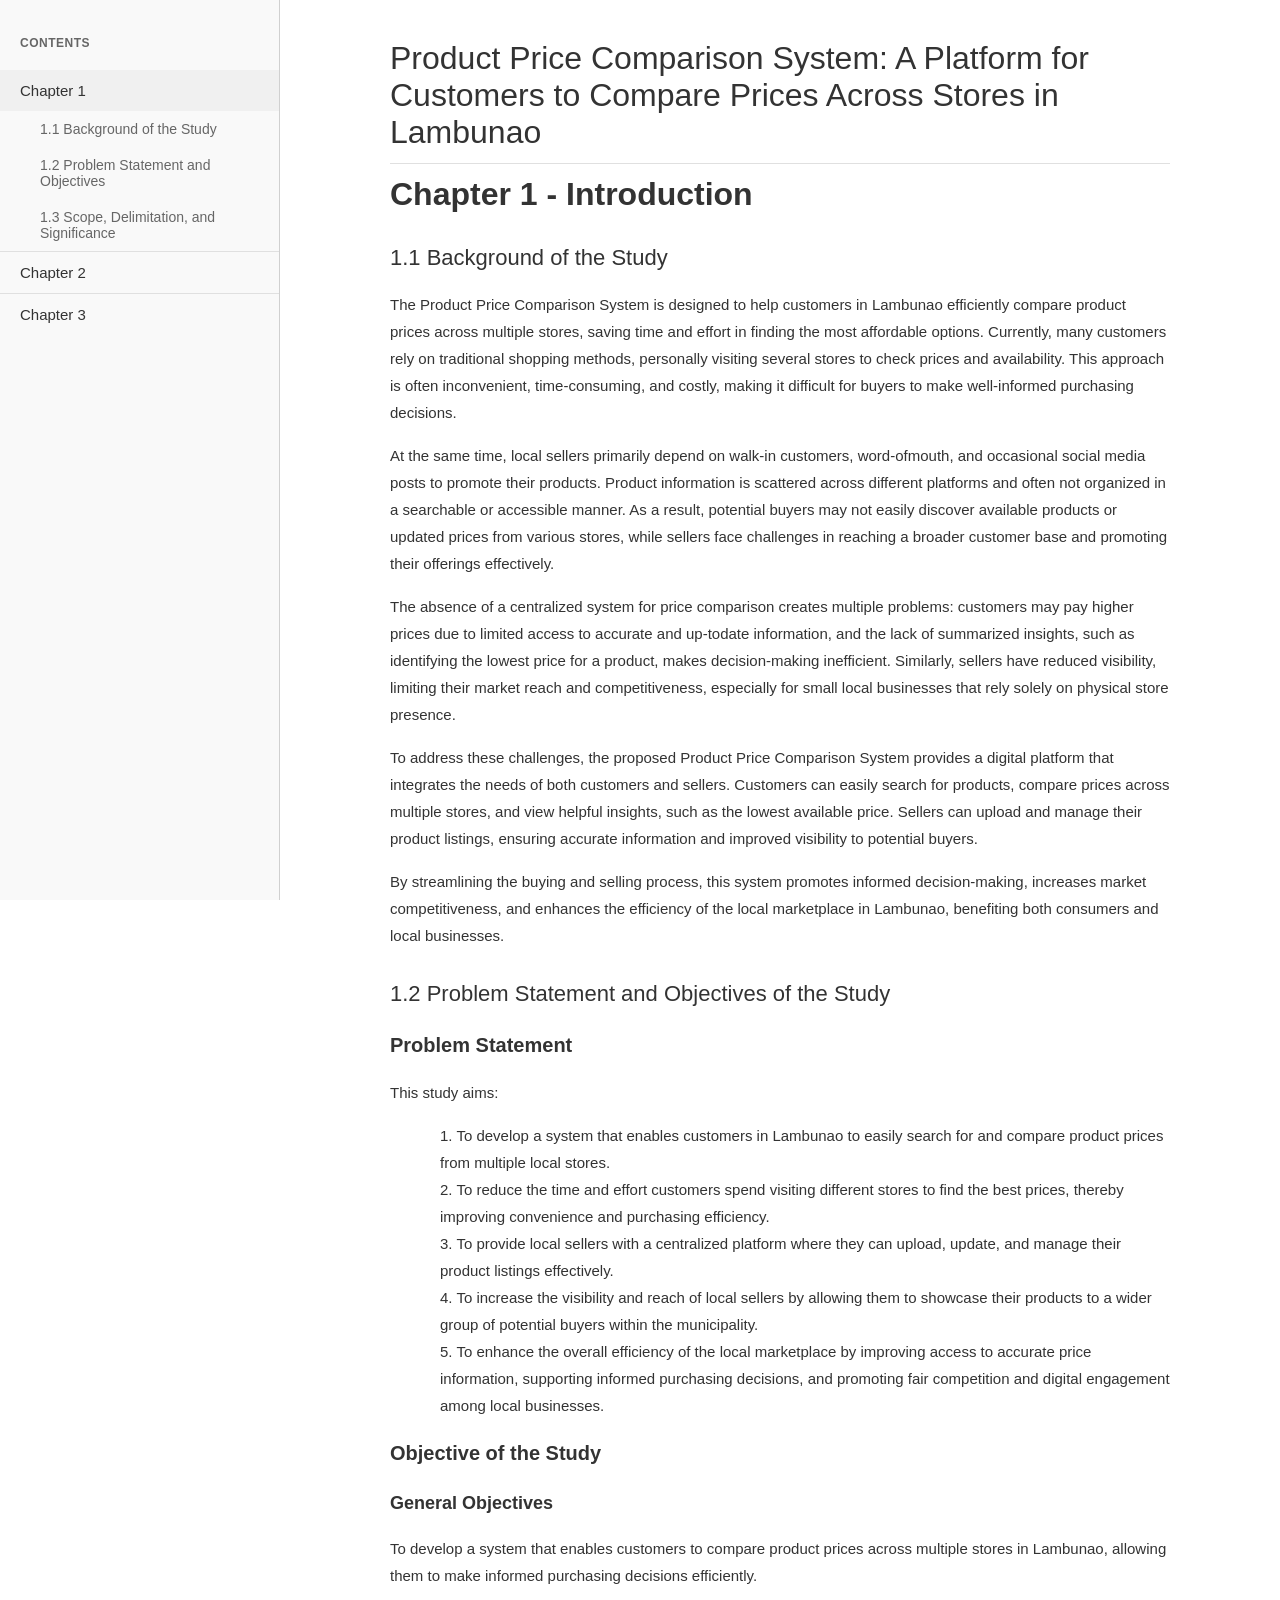
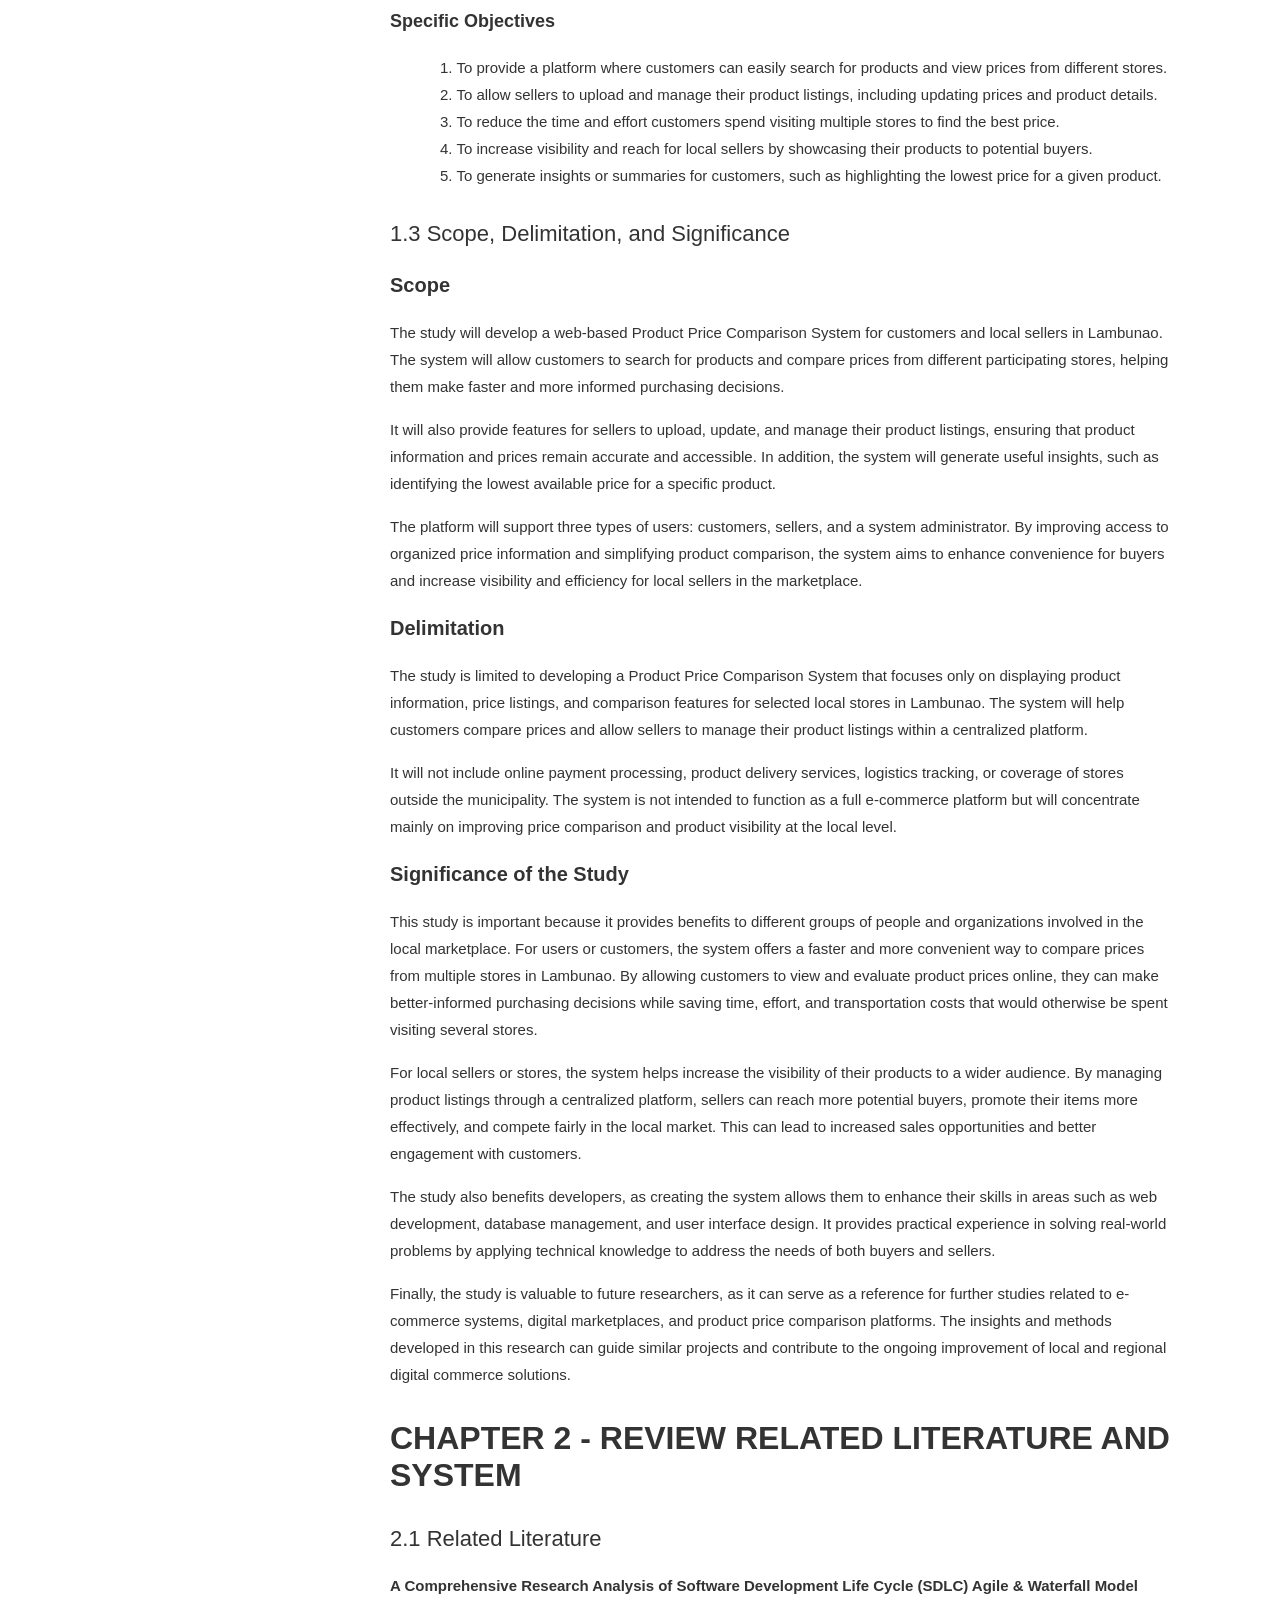
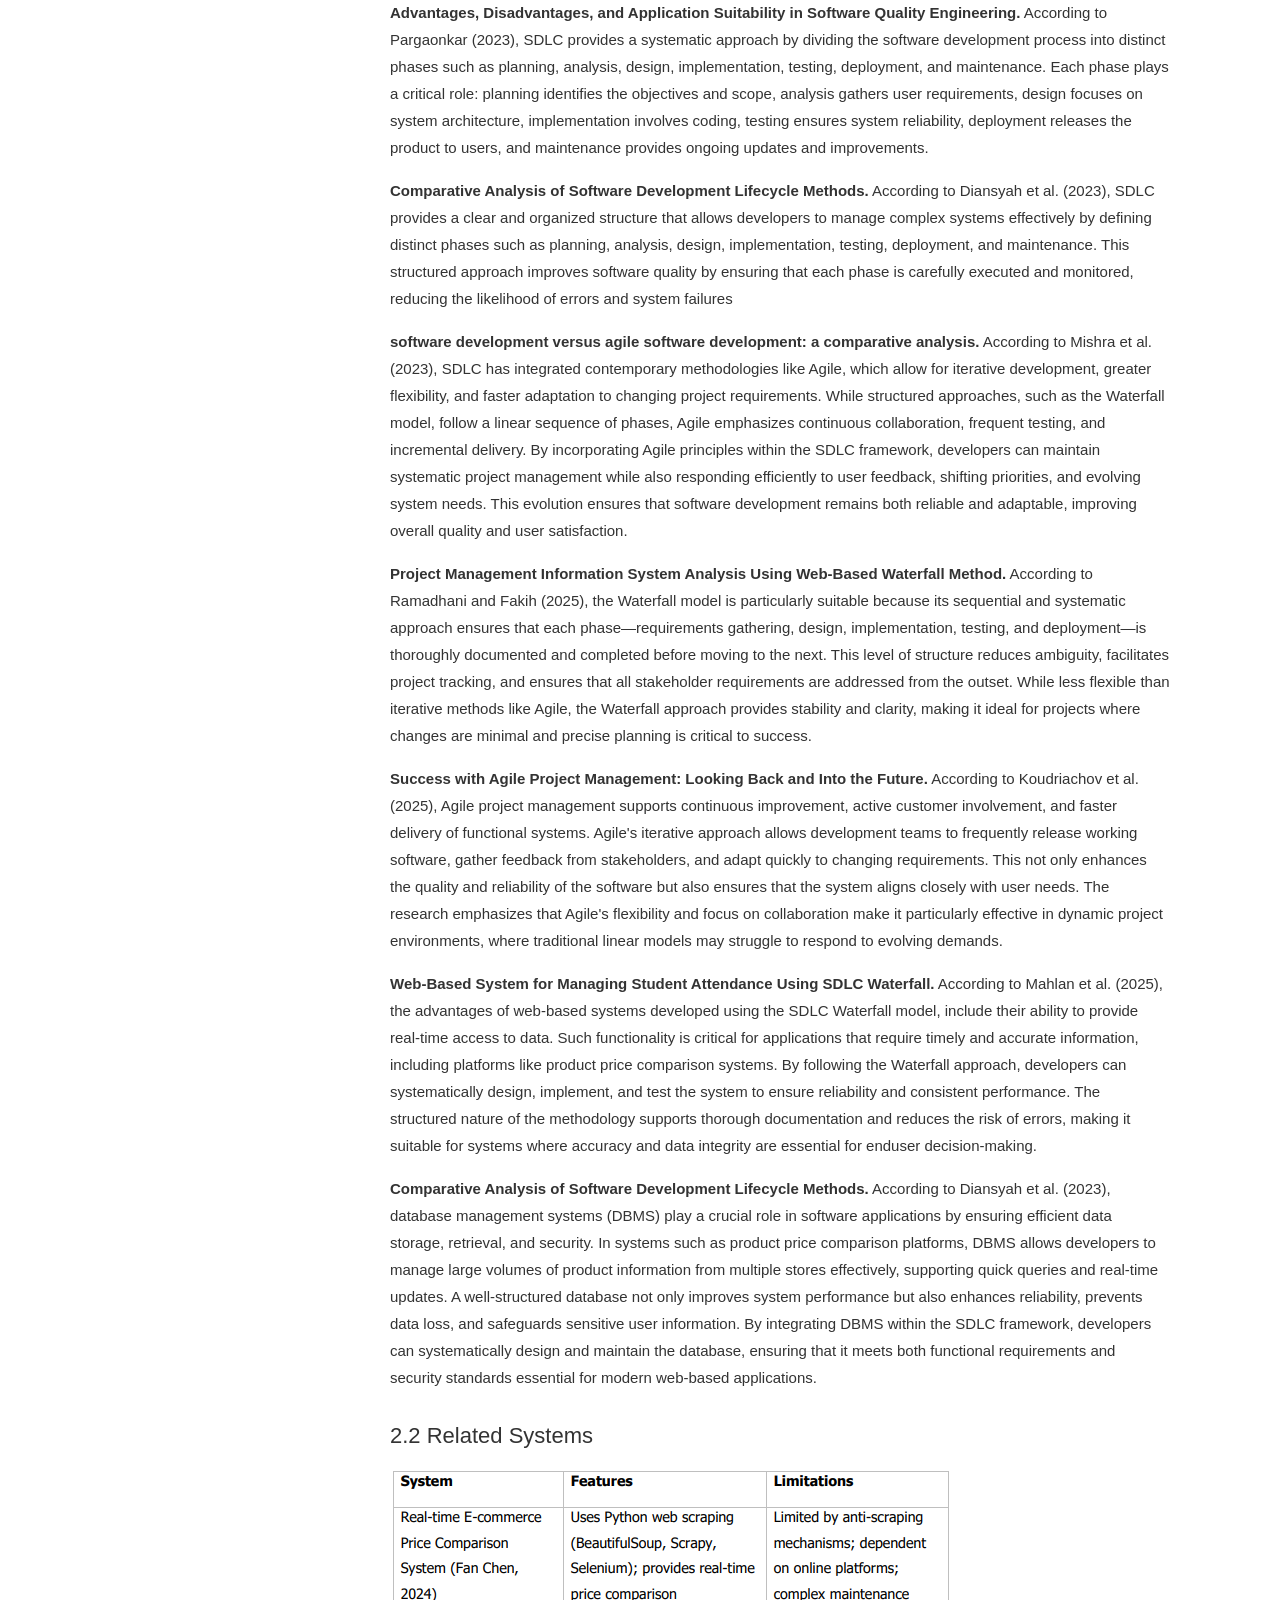
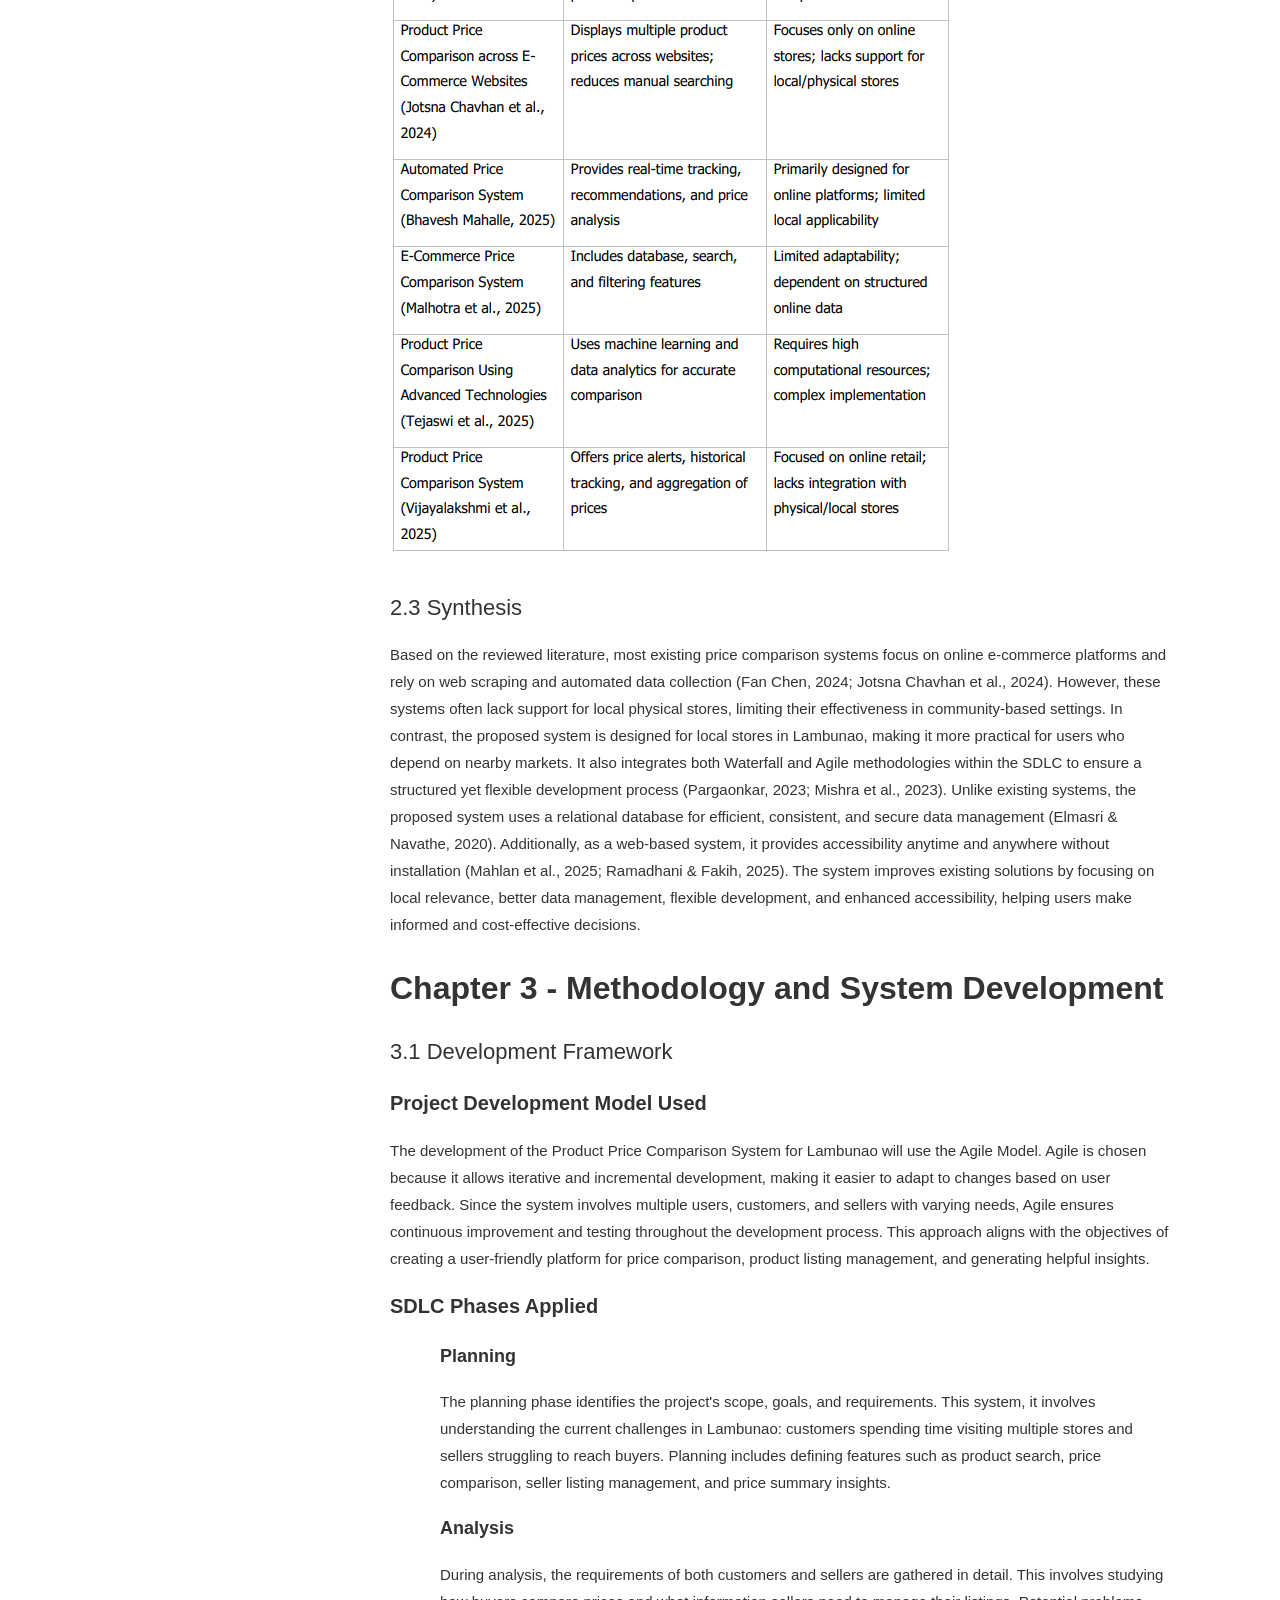
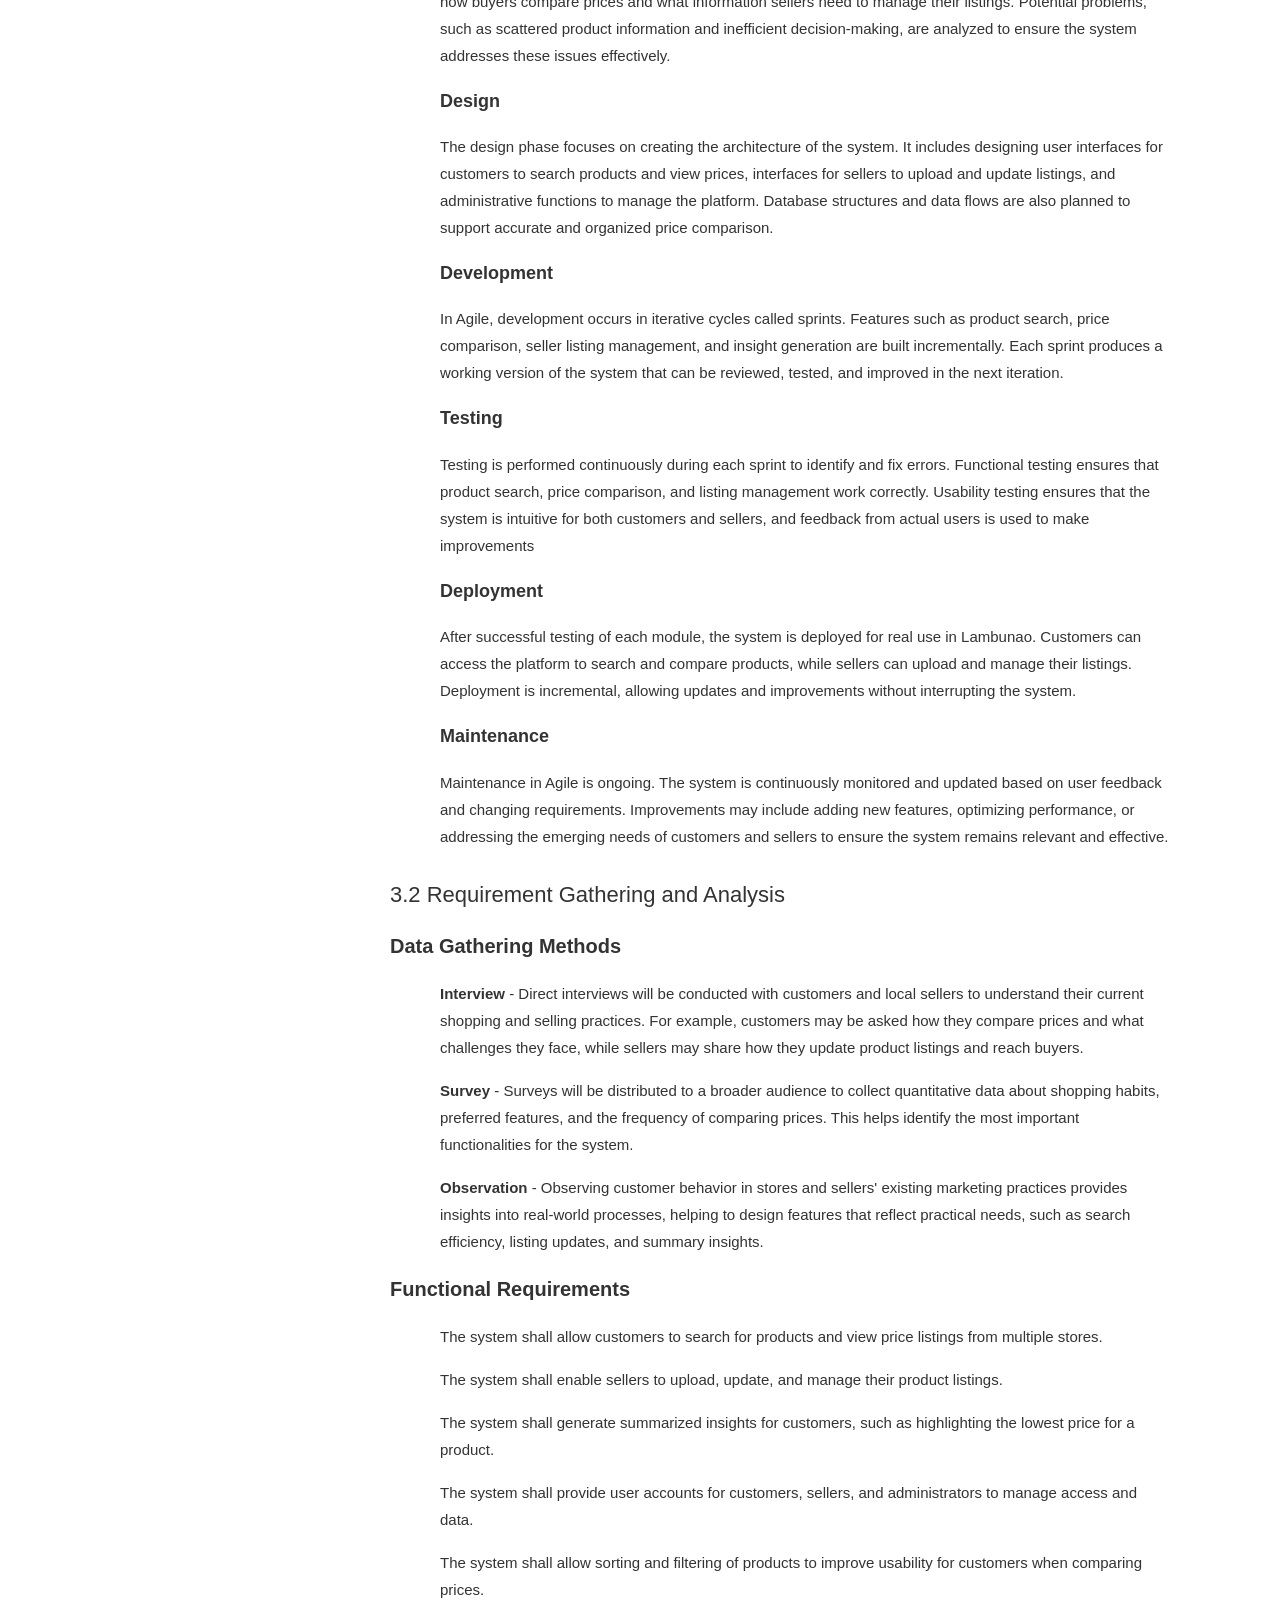
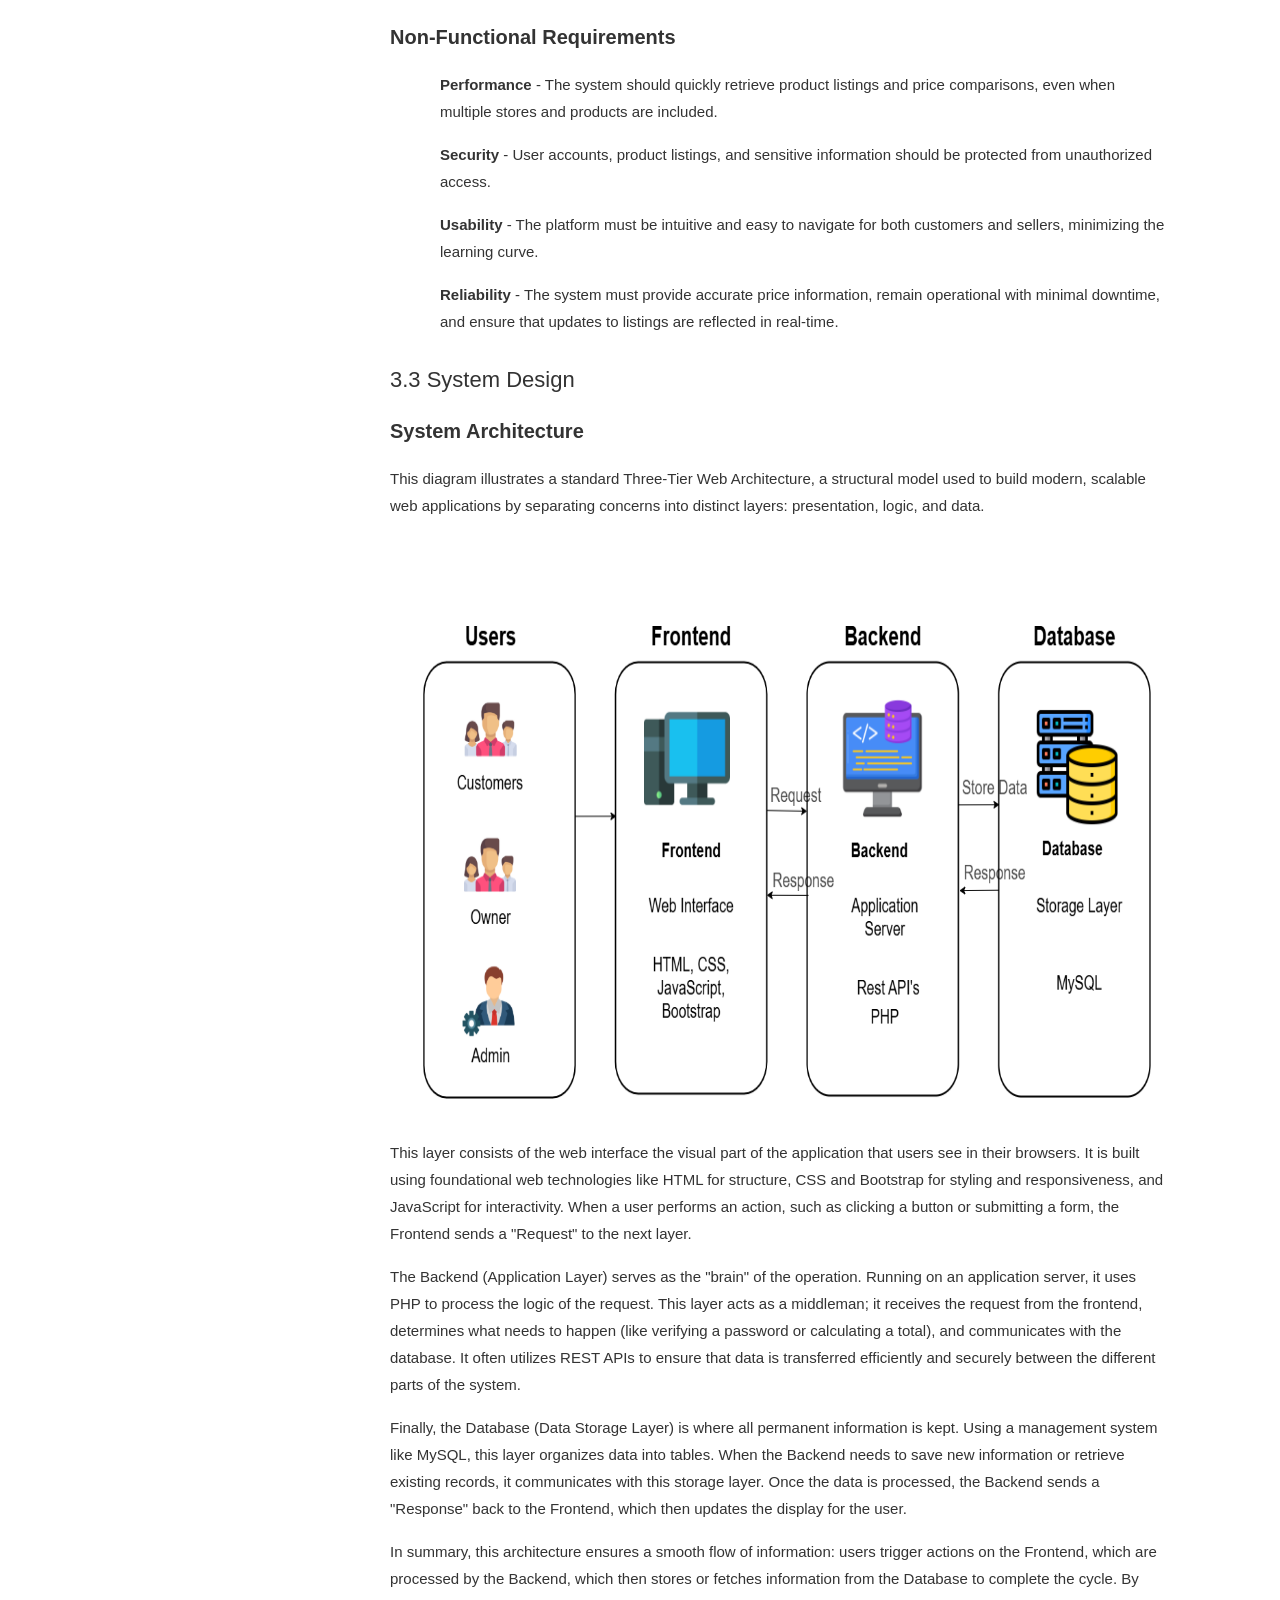
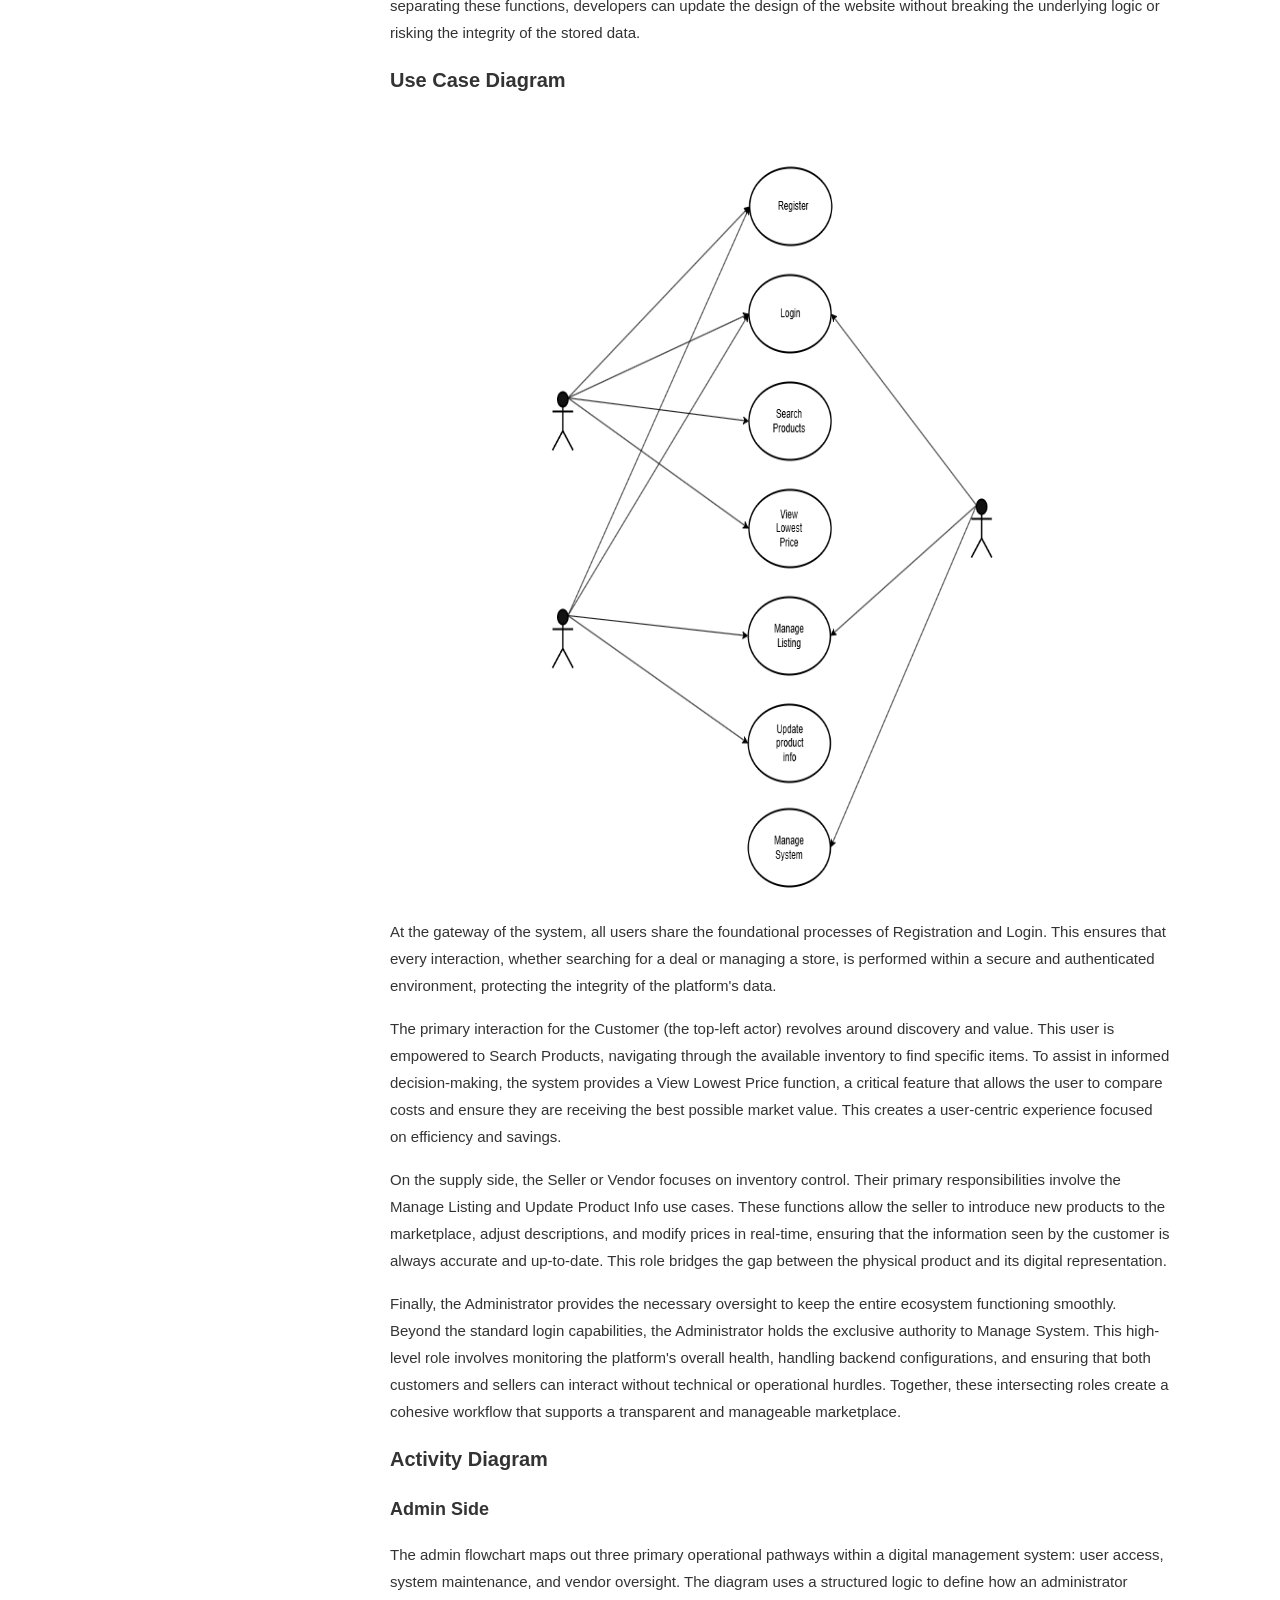
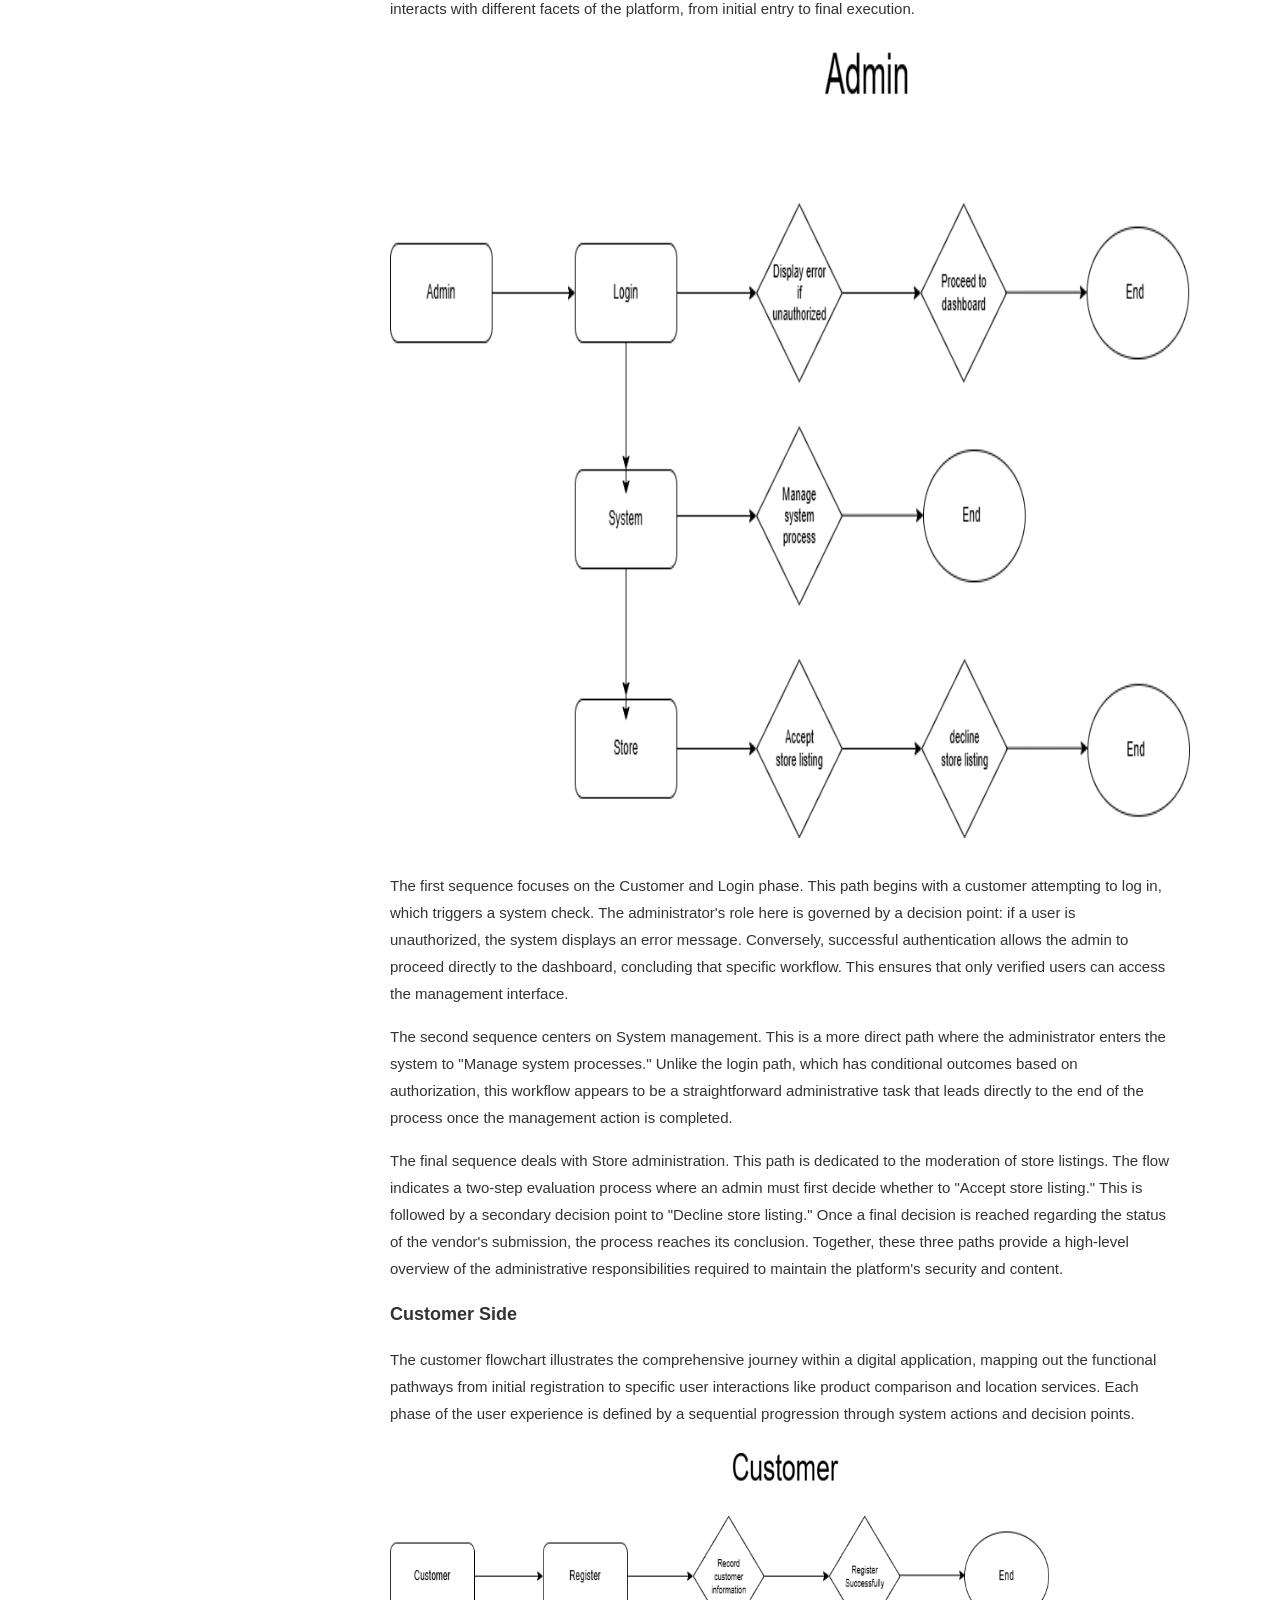
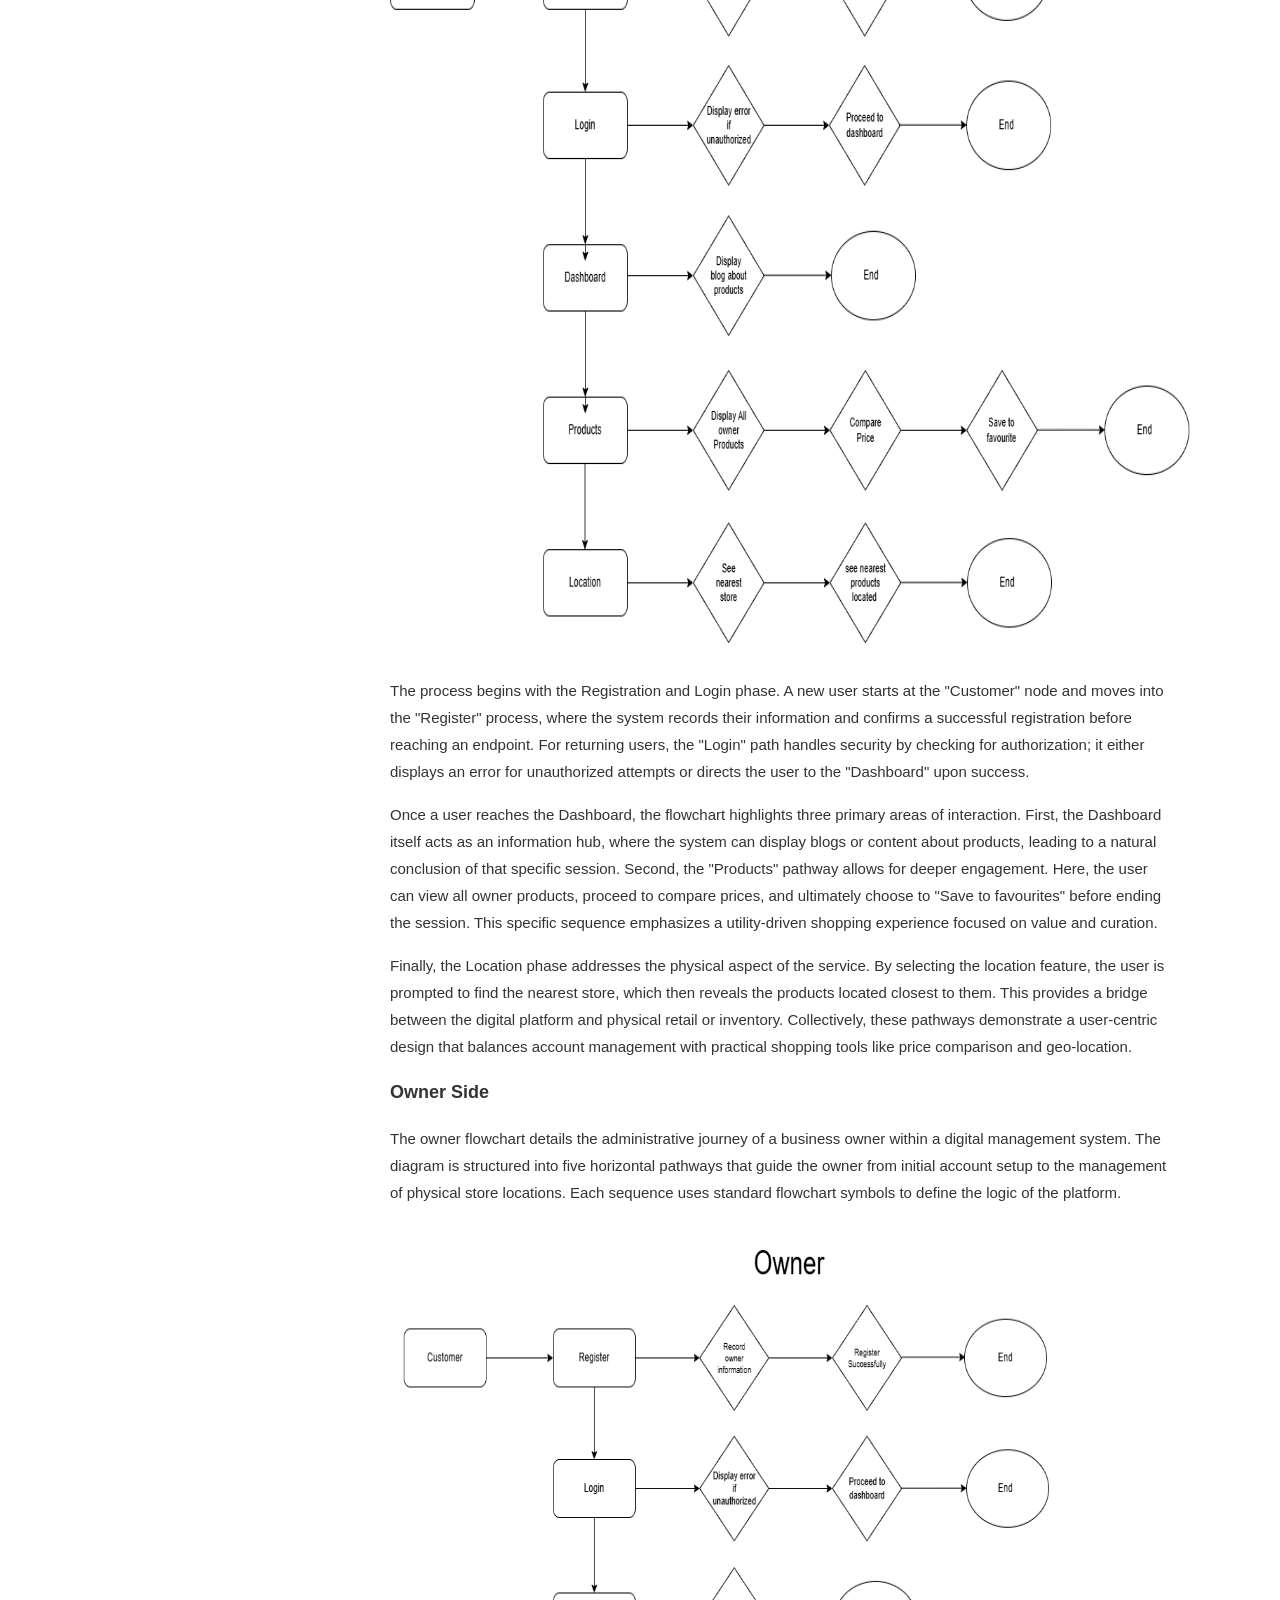
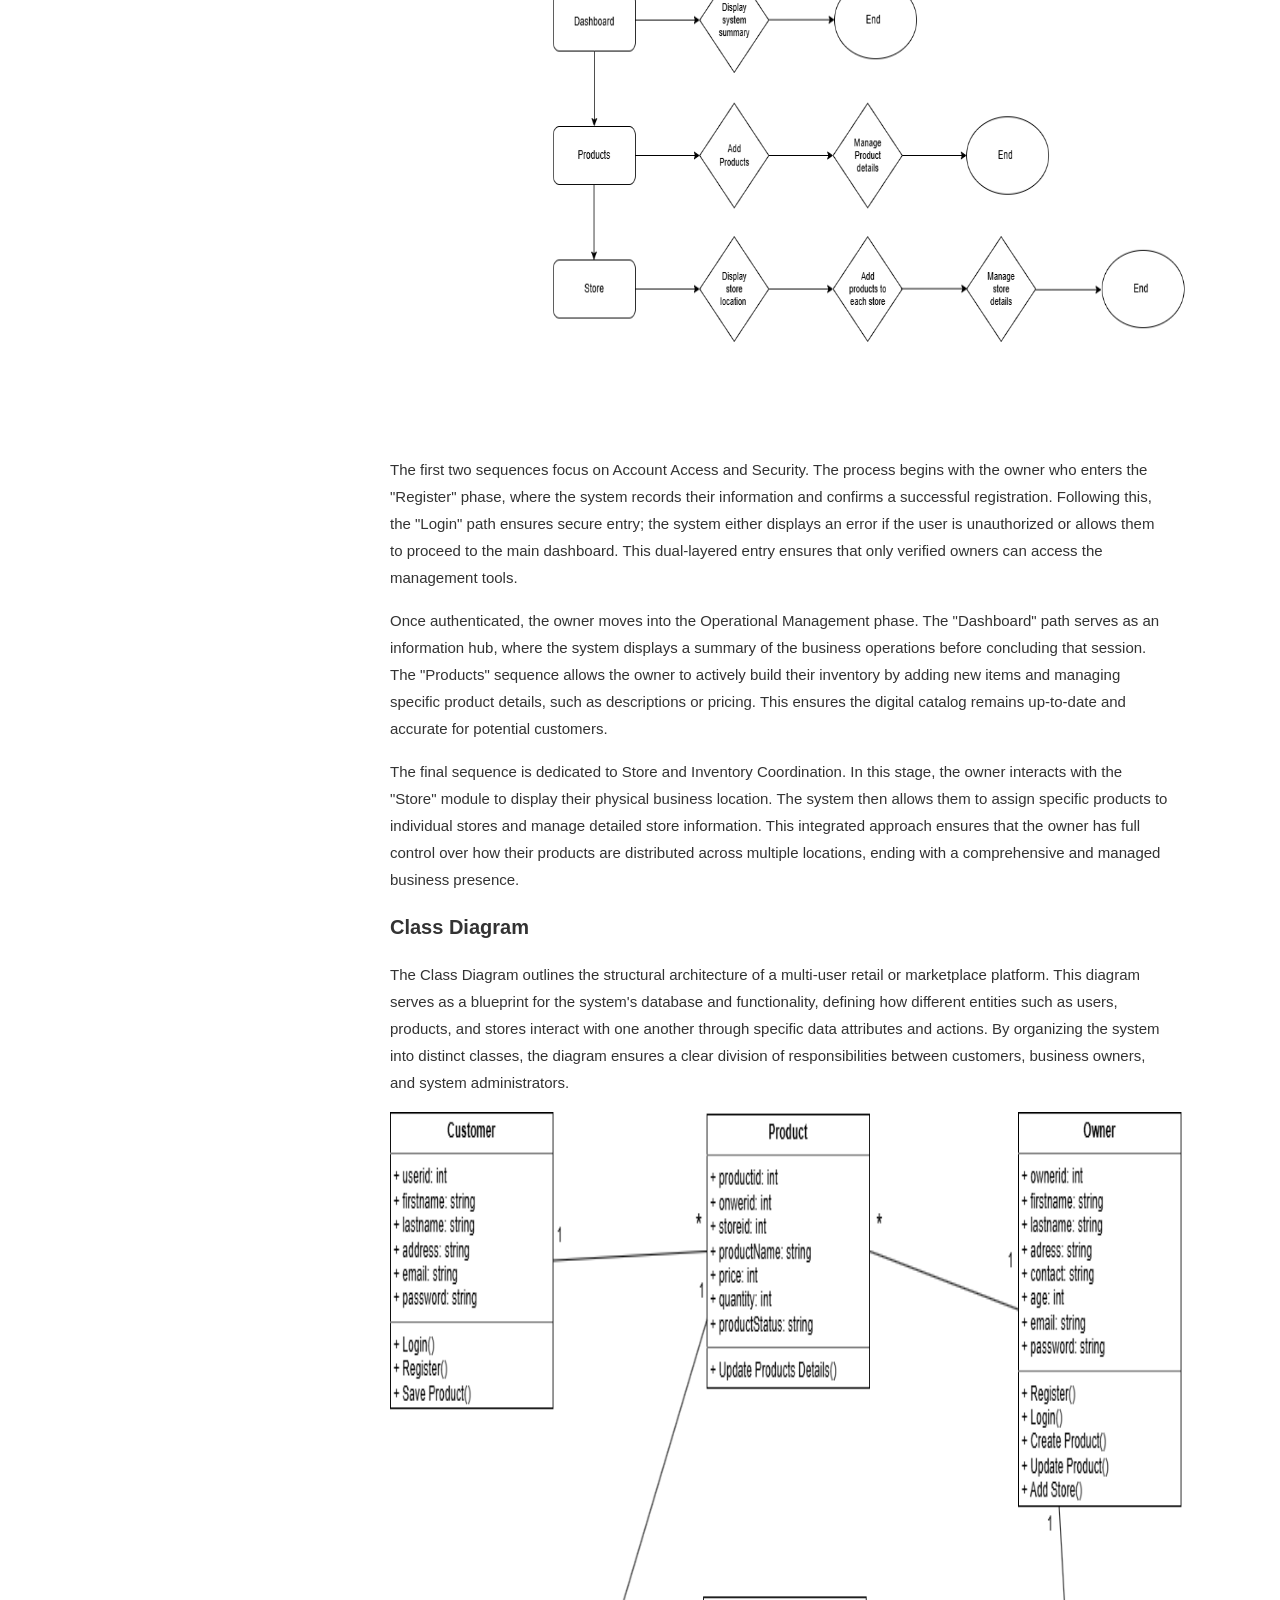
==== commit bd1eb816: "Rename project_wikipedia.html to index.html" ====
--- a/index.html
+++ b/index.html
@@ -5,14 +5,180 @@
     <meta charset="UTF-8">
     <meta name="viewport" content="width=device-width, initial-scale=1.0">
     <title>Wikipedia Style Article</title>
-    <link rel="stylesheet" href="design.css">
+    <style>
+        * {
+            margin: 0;
+            padding: 0;
+            box-sizing: border-box;
+        }
+
+        html {
+            scroll-behavior: smooth;
+        }
+
+        body {
+            font-family: 'Segoe UI', Tahoma, Geneva, Verdana, sans-serif;
+            background-color: #f5f5f5;
+            color: #333;
+        }
+
+        .container {
+            display: flex;
+            min-height: 100vh;
+            background: #ffffff;
+        }
+
+        /* SIDEBAR STYLES */
+        .sidebar {
+            width: 280px;
+            background: #f9f9f9;
+            border-right: 1px solid #d0d0d0;
+            padding: 24px 0;
+            position: sticky;
+            top: 0;
+            height: 100vh;
+            overflow-y: auto;
+        }
+
+        .sidebar-title {
+            padding: 12px 20px;
+            font-size: 12px;
+            font-weight: 600;
+            color: #666;
+            text-transform: uppercase;
+            letter-spacing: 0.5px;
+            margin-bottom: 8px;
+        }
+
+        .sidebar-section {
+            margin-bottom: 0;
+            border-top: 1px solid #e0e0e0;
+        }
+
+        .sidebar-section:first-of-type {
+            border-top: none;
+        }
+
+        /* DETAILS AND SUMMARY STYLES */
+        details {
+            padding: 0;
+        }
+
+        summary {
+            padding: 12px 20px;
+            cursor: pointer;
+            font-size: 15px;
+            font-weight: 500;
+            color: #333;
+            user-select: none;
+            display: flex;
+            align-items: center;
+            justify-content: space-between;
+            transition: background-color 0.15s ease;
+        }
+
+        summary:hover {
+            background-color: #f0f0f0;
+        }
+
+        summary::marker {
+            color: #0645ad;
+        }
+
+        details[open] summary {
+            background-color: #f0f0f0;
+        }
+
+        /* SUBSECTION ITEMS */
+        .subsection {
+            padding: 0;
+        }
+
+        .subsection-item {
+            padding: 10px 20px 10px 40px;
+            font-size: 14px;
+            color: #666;
+            cursor: pointer;
+            transition: color 0.15s ease;
+            text-decoration: none;
+            display: block;
+        }
+
+        .subsection-item:hover {
+            color: #0645ad;
+            text-decoration: underline;
+        }
+
+        /* MAIN CONTENT AREA */
+        .main-content {
+            flex: 1;
+            padding: 40px 60px;
+            max-width: 900px;
+            margin: 0 auto;
+        }
+
+        .article-title {
+            font-size: 32px;
+            font-weight: 500;
+            margin-bottom: 12px;
+            color: #333;
+            border-bottom: 1px solid #e0e0e0;
+            padding-bottom: 12px;
+        }
+
+        .article-meta {
+            font-size: 14px;
+            color: #666;
+            margin-bottom: 28px;
+        }
+
+        /* CHAPTER CONTENT STYLES */
+        .chapter-content {
+            margin-bottom: 32px;
+        }
+
+        .chapter-content h2 {
+            font-size: 22px;
+            font-weight: 500;
+            margin: 32px 0 12px 0;
+            color: #333;
+            padding-bottom: 8px;
+        }
+
+        .chapter-content h3 {
+            font-size: 16px;
+            font-weight: 500;
+            margin: 20px 0 10px 0;
+            color: #333;
+        }
+
+        .chapter-content p {
+            font-size: 15px;
+            line-height: 1.8;
+            margin-bottom: 16px;
+            color: #333;
+        }
+
+        .chapter-content ul,
+        .chapter-content ol {
+            margin-left: 24px;
+            margin-bottom: 16px;
+        }
+
+        .chapter-content li {
+            font-size: 15px;
+            line-height: 1.8;
+            margin-bottom: 8px;
+            color: #333;
+        }
+    </style>
 </head>
 
 <body>
     <div class="container">
         <div class="sidebar">
             <div class="sidebar-title">Contents</div>
-            <!-- Chapter 1 -->
+
             <details class="sidebar-section" open>
                 <summary>Chapter 1</summary>
                 <div class="subsection">
@@ -51,7 +217,7 @@
             <h1 class="article-title">Product Price Comparison System: A Platform for Customers
                 to Compare Prices Across Stores in Lambunao
             </h1>
-            <!-- Chapter 1 -->
+
             <div class="chapter-content">
                 <h1>Chapter 1 - Introduction</h1>
 
@@ -287,7 +453,7 @@
                 </p>
 
                 <h2 id="ch2-systems">2.2 Related Systems</h2>
-                <p>This section covers related systems and comparative analysis with existing solutions.</p>
+                <img src="related_system.png" alt="">
 
                 <h2 id="ch2-synthesis">2.3 Synthesis</h2>
                 <p>
@@ -308,7 +474,7 @@
                 </p>
             </div>
 
-            <!-- CHAPTER 3 -->
+            <!-- CHAPTER 3 CONTENT -->
             <div class="chapter-content">
                 <h1>Chapter 3 - Methodology and System Development</h1>
 
@@ -440,6 +606,7 @@
                     Architecture, a structural model used to build modern, scalable web applications by
                     separating concerns into distinct layers: presentation, logic, and data.
                 </p>
+                <img style="height: 800px; width: 800px; margin-bottom: -200px;" src="System_architecture.drawio.png" alt="">
                 <p>
                     This layer consists of the web interface the visual part of the application that users see
                     in their browsers. It is built using foundational web technologies like HTML for
@@ -471,6 +638,7 @@
                 </p>
 
                 <p style="font-weight: bold; font-size: 20px;">Use Case Diagram</p>
+                <img style="height: 800px; width: 800px;" src="Use_Case.drawio.png" alt="">
                 <p>
                     At the gateway of the system, all users share the foundational processes
                     of Registration and Login. This ensures that every interaction, whether searching for a
@@ -497,6 +665,7 @@
                 <p>
                     The admin flowchart maps out three primary operational pathways within a digital management system: user access, system maintenance, and vendor oversight. The diagram uses a structured logic to define how an administrator interacts with different facets of the platform, from initial entry to final execution.
                 </p>
+                <img style="height: 800px; width: 800px; margin-bottom: 30px;" src="admin_activity_diagram.drawio.png" alt="">
                 <p>
                     The first sequence focuses on the Customer and Login phase. This path begins
                     with a customer attempting to log in, which triggers a system check. The administrator's
@@ -526,6 +695,7 @@
                 <p>
                     The customer flowchart illustrates the comprehensive journey within a digital application, mapping out the functional pathways from initial registration to specific user interactions like product comparison and location services. Each phase of the user experience is defined by a sequential progression through system actions and decision points.
                 </p>
+                <img style="height: 800px; width: 800px; margin-bottom: 30px;" src="customer_activity_diagram.drawio.png" alt="">
                 <p>
                     The process begins with the Registration and Login phase. A new user starts at
                     the "Customer" node and moves into the "Register" process, where the system records
@@ -556,6 +726,7 @@
                 <p>
                     The owner flowchart details the administrative journey of a business owner within a digital management system. The diagram is structured into five horizontal pathways that guide the owner from initial account setup to the management of physical store locations. Each sequence uses standard flowchart symbols to define the logic of the platform.
                 </p>
+                <img style="height: 800px; width: 800px; margin-bottom: 30px;" src="owner_activity_diagram.drawio.png" alt="">
                 <p>
                     The first two sequences focus on Account Access and Security. The process
                     begins with the owner who enters the "Register" phase, where the system records
@@ -582,6 +753,7 @@
                 <p>
                     The Class Diagram outlines the structural architecture of a multi-user retail or marketplace platform. This diagram serves as a blueprint for the system's database and functionality, defining how different entities such as users, products, and stores interact with one another through specific data attributes and actions. By organizing the system into distinct classes, the diagram ensures a clear division of responsibilities between customers, business owners, and system administrators.
                 </p>
+                <img style="height: 800px; width: 800px; margin-bottom: 30px;" src="class_diagram.drawio.png" alt="">
                 <p>
                     At the core of the system's data are the three primary user roles: the Customer,
                     the Owner, and the Admin. The Customer class is designed for individuals browsing the
@@ -613,6 +785,7 @@
                 <p>
                     The Deployment Diagram illustrates the physical and software architecture of a web-based application. It maps out how different hardware devices, referred to as nodes, interact with specific software artifacts to deliver a functional service to an end-user. By organizing these components into a visual hierarchy, the diagram explains the flow of data from the public internet through the server-side infrastructure and finally to the user's local device.
                 </p>
+                <img style="height: 800px; width: 800px; margin-bottom: -200px;" src="Deployment_diagram.drawio.png" alt="">
                 <p>
                     The environment where the website's core files reside is positioned as a mediator,
                     receiving requests from the global Internet and directing them to the appropriate
@@ -643,6 +816,7 @@
                 <p>
                     This Entity Relationship Diagram (ERD) serves as the digital blueprint for the Product Price Comparison System's database. This diagram illustrates how information is organized, stored, and interconnected, ensuring that the relationships between users, stores, and products remain consistent and logical. The structure is built around six primary entities: Customer, Product, Owner, Favourite, Admin, and Store, each defined by specific attributes and keys that maintain data integrity.
                 </p>
+                <img style="height: 800px; width: 800px; margin-bottom: 30px;" src="ERD_diagram.drawio.png" alt="">
                 <p>
                     At the center of the ecosystem are the Owner and Store entities. An Owner is
                     defined by personal details such as name, email, and password. A single Owner can manage multiple Stores and list various Products. The Store entity captures essential local data, including the store's name, type, and status, while the Product entity tracks specific inventory details like price, quantity, and product status. The system can effortlessly link every item and shop back to its specific proprietor, ensuring clear accountability for pricing updates.
